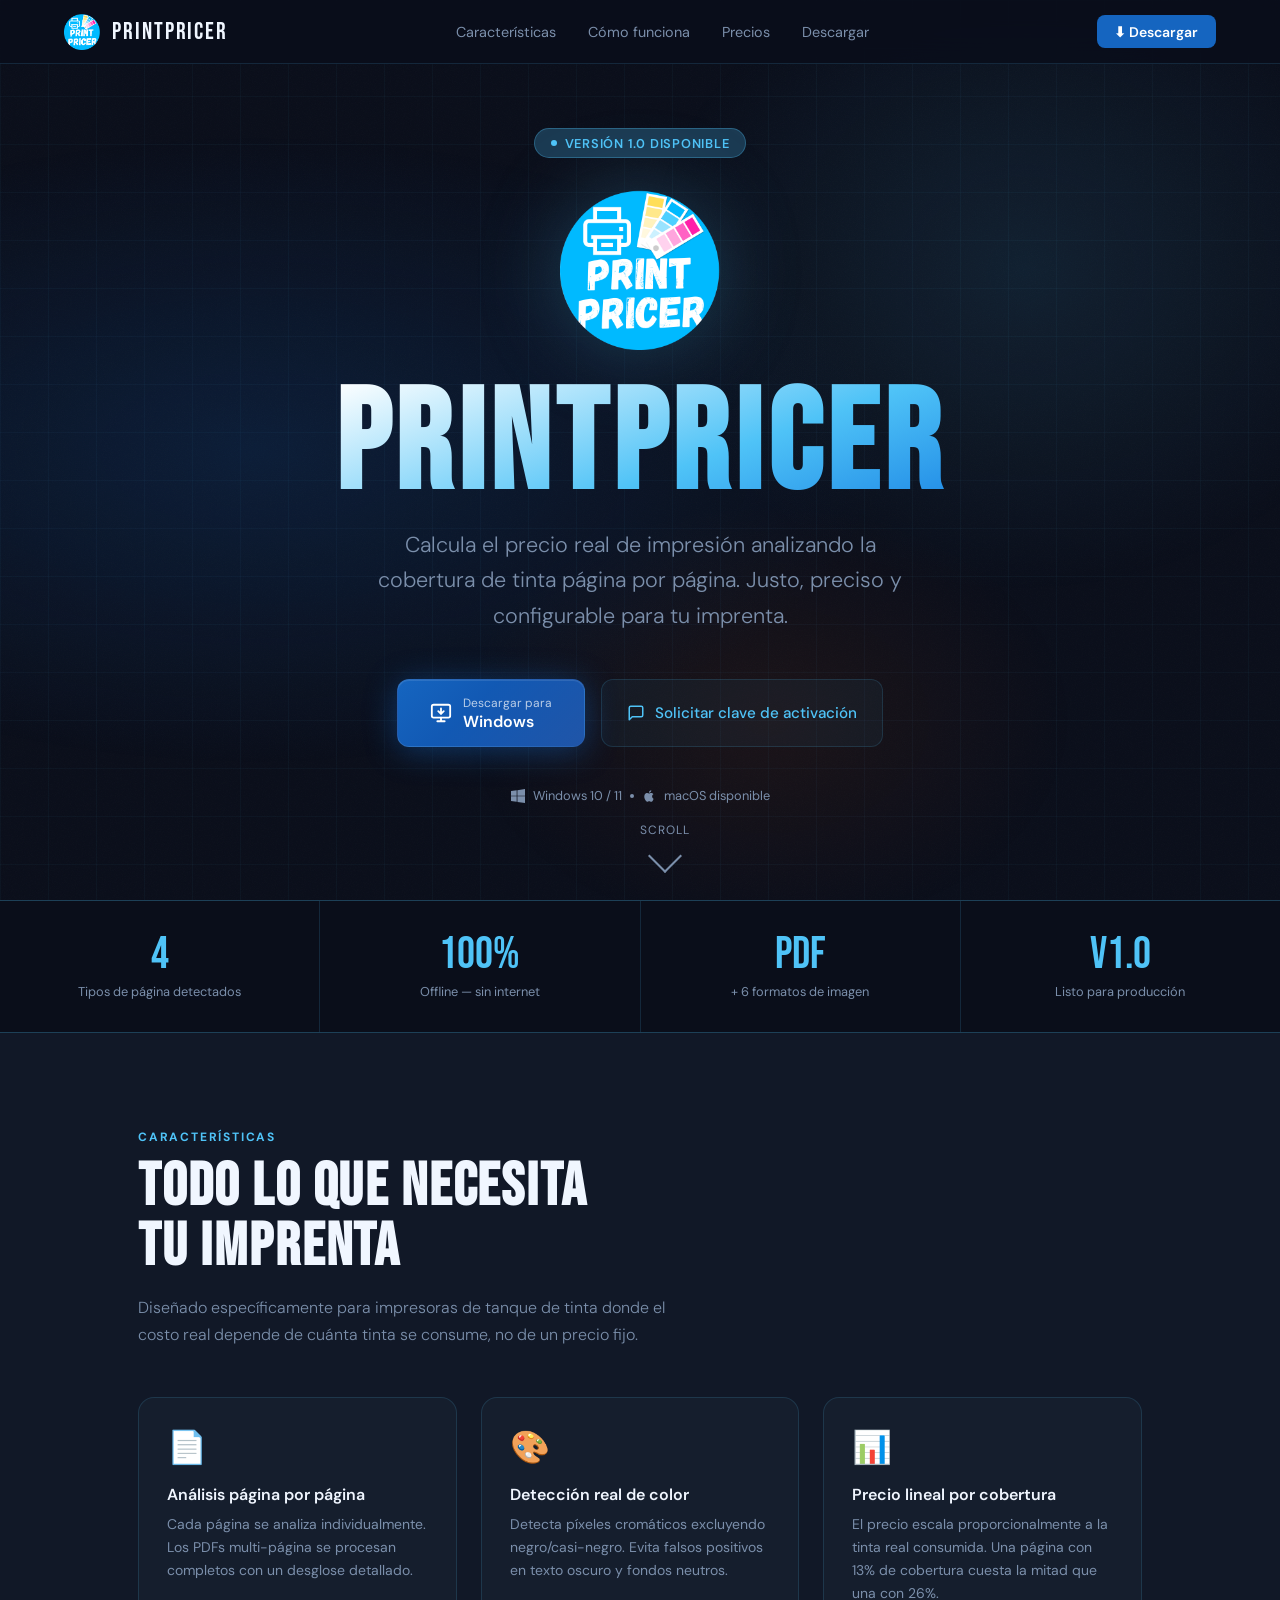
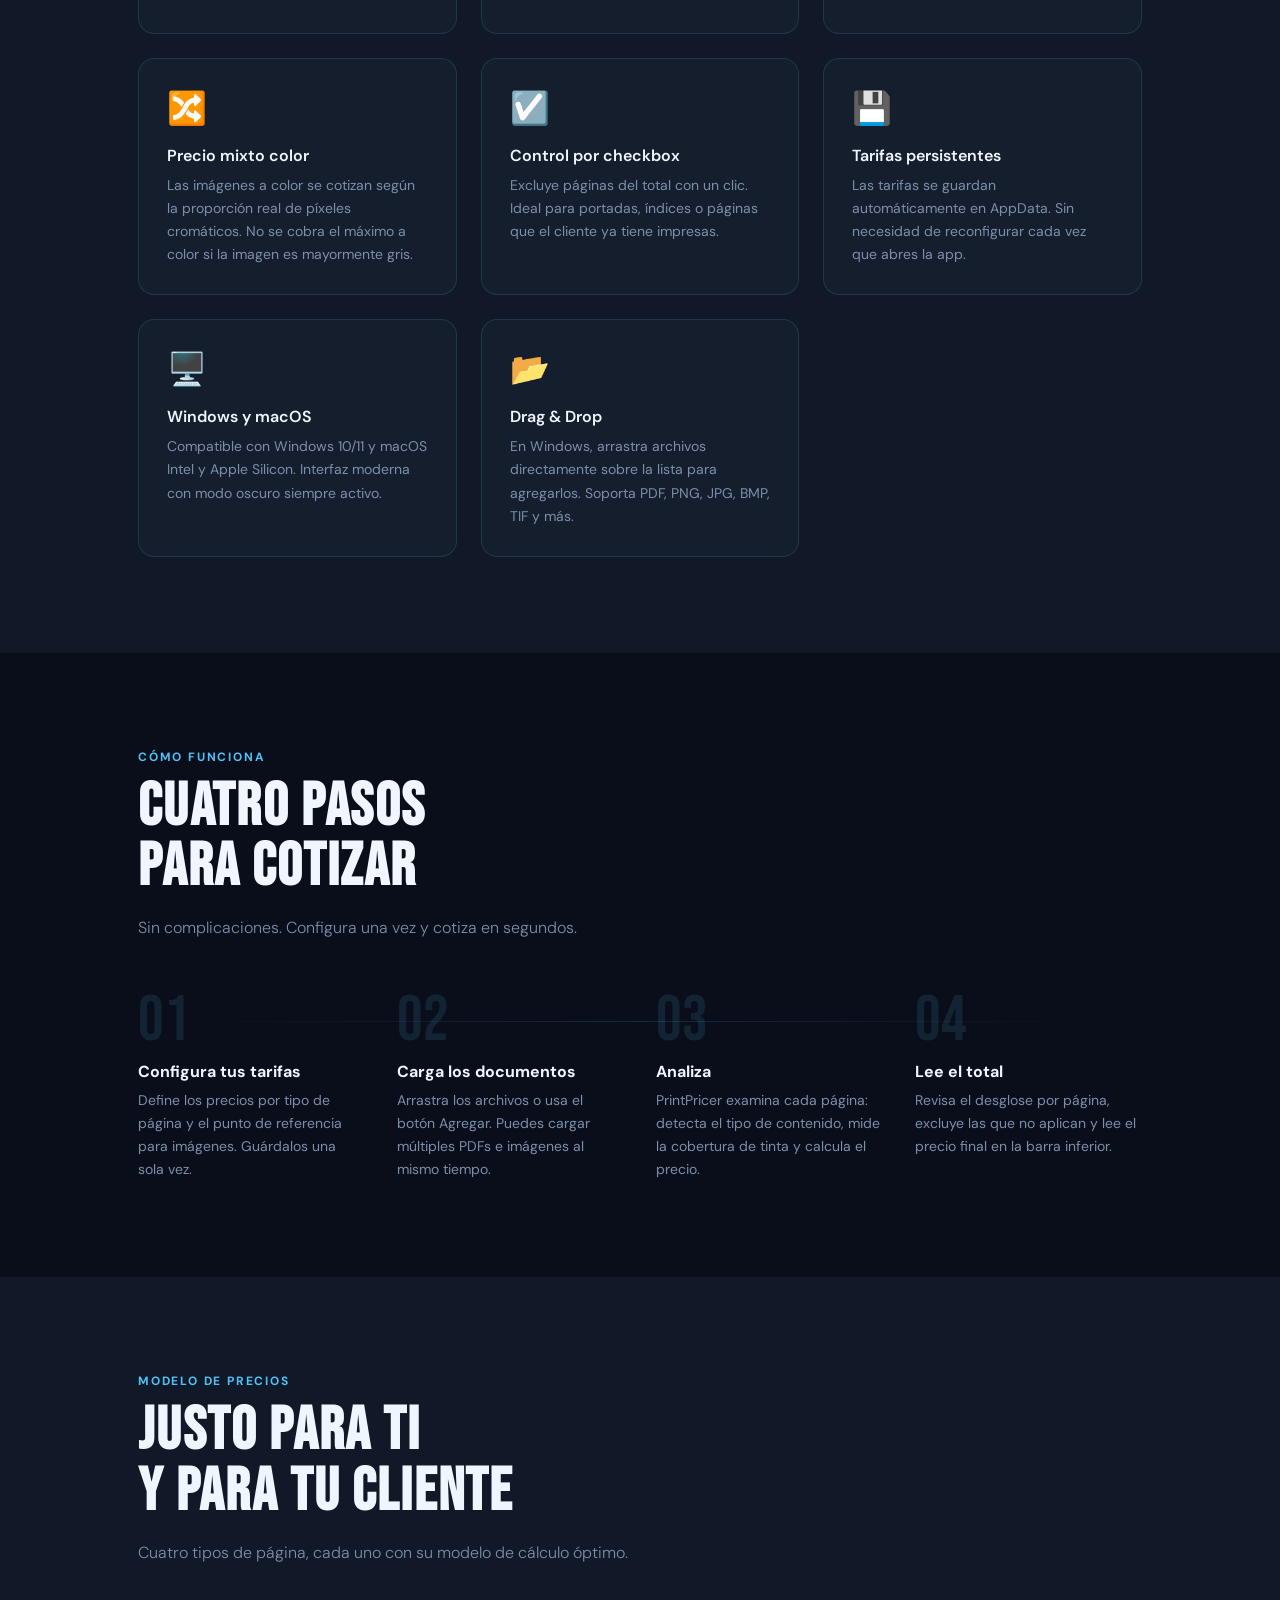
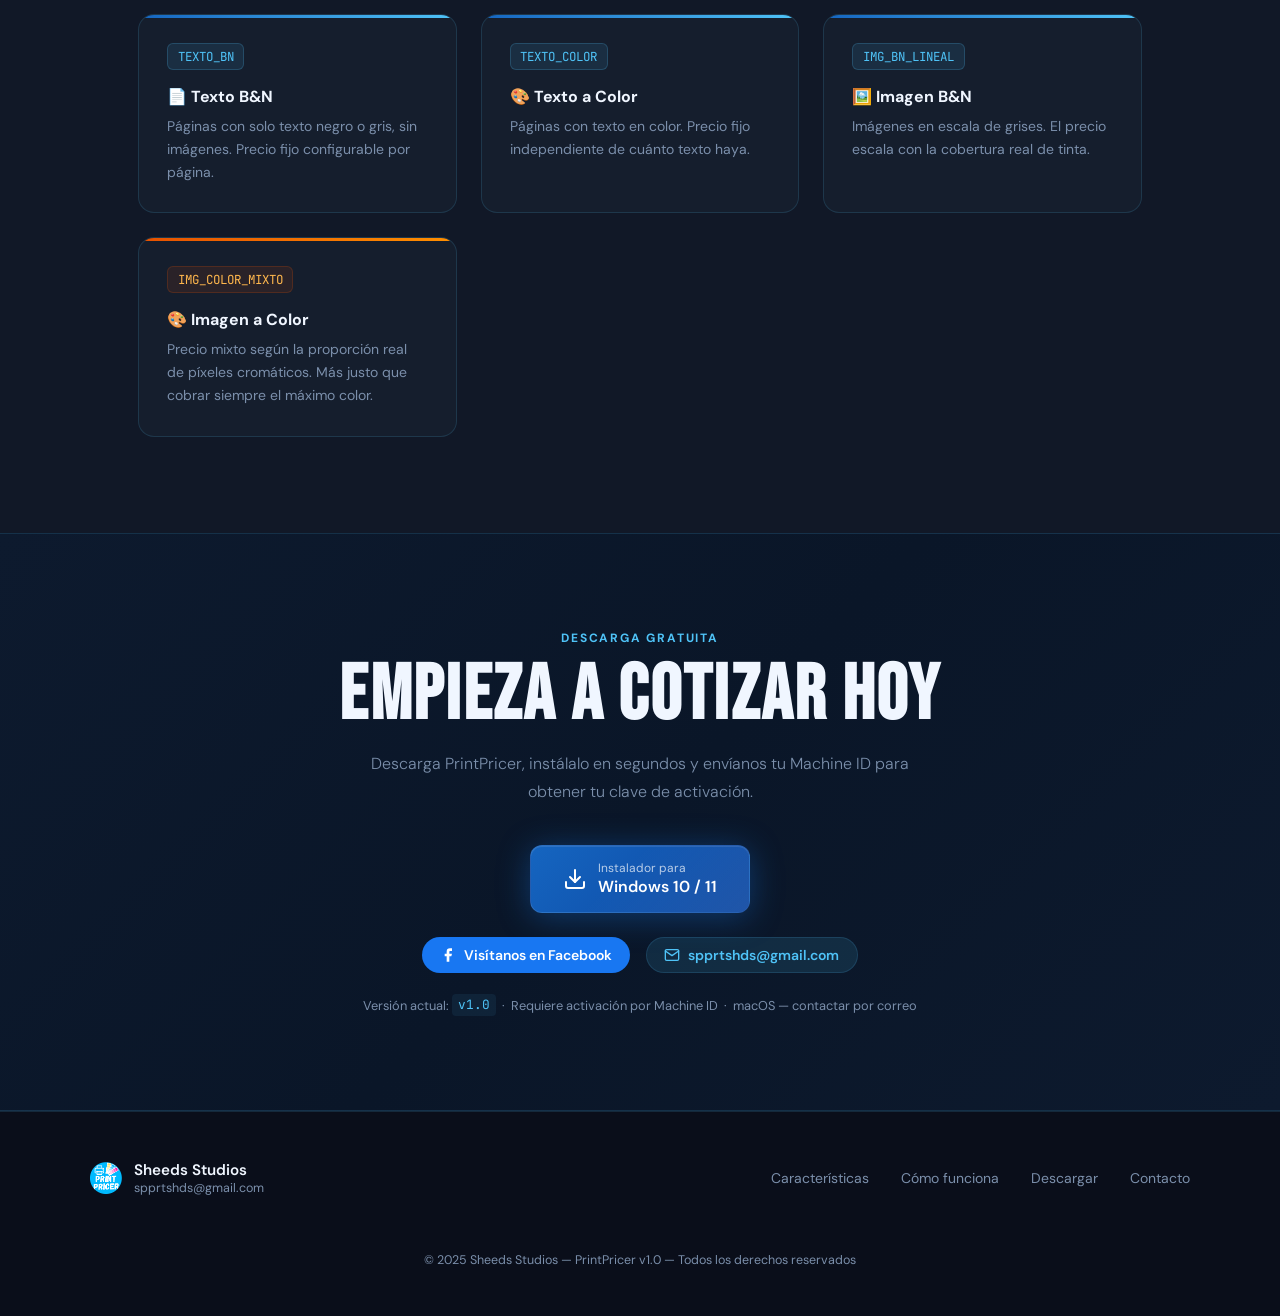
==== index.html @ 3dffdf5a "FIXED: wrong location files" ====
<!DOCTYPE html>
<html lang="es">
<head>
  <meta charset="UTF-8" />
  <meta name="viewport" content="width=device-width, initial-scale=1.0" />
  <title>PrintPricer — Calculadora de Precios de Impresión</title>
  <meta name="description" content="PrintPricer calcula el costo real de impresión analizando la cobertura de tinta página por página. Ideal para impresoras de tanque." />
  <meta property="og:title" content="PrintPricer — Calculadora de Precios de Impresión" />
  <meta property="og:description" content="Analiza PDFs e imágenes y calcula precios justos según la cobertura real de tinta." />
  <meta property="og:type" content="website" />
  <link rel="preconnect" href="https://fonts.googleapis.com" />
  <link rel="preconnect" href="https://fonts.gstatic.com" crossorigin />
  <link href="https://fonts.googleapis.com/css2?family=Bebas+Neue&family=DM+Sans:ital,opsz,wght@0,9..40,300;0,9..40,400;0,9..40,600;1,9..40,300&family=JetBrains+Mono:wght@400;700&display=swap" rel="stylesheet" />

  <style>
    /* ── Reset & Base ── */
    *, *::before, *::after { box-sizing: border-box; margin: 0; padding: 0; }

    :root {
      --ink:      #0A0E1A;
      --ink2:     #111827;
      --panel:    #151E2D;
      --blue:     #1565C0;
      --blue-l:   #1E88E5;
      --cyan:     #4FC3F7;
      --cyan-dim: #1B3A52;
      --orange:   #E65100;
      --white:    #F0F6FF;
      --muted:    #7B8FAB;
      --border:   rgba(79,195,247,.15);
      --grad:     linear-gradient(135deg, #0A0E1A 0%, #0D1A2E 60%, #0A0E1A 100%);
    }

    html { scroll-behavior: smooth; }

    body {
      font-family: "DM Sans", sans-serif;
      background: var(--ink);
      color: var(--white);
      min-height: 100vh;
      overflow-x: hidden;
    }

    /* ── Noise overlay ── */
    body::before {
      content: "";
      position: fixed; inset: 0; z-index: 0;
      background-image: url("data:image/svg+xml,%3Csvg viewBox='0 0 256 256' xmlns='http://www.w3.org/2000/svg'%3E%3Cfilter id='n'%3E%3CfeTurbulence type='fractalNoise' baseFrequency='.9' numOctaves='4' stitchTiles='stitch'/%3E%3C/filter%3E%3Crect width='100%25' height='100%25' filter='url(%23n)' opacity='.04'/%3E%3C/svg%3E");
      background-size: 200px;
      pointer-events: none;
      opacity: .6;
    }

    /* ── Nav ── */
    nav {
      position: fixed; top: 0; left: 0; right: 0; z-index: 100;
      display: flex; align-items: center; justify-content: space-between;
      padding: 0 clamp(1.5rem, 5vw, 4rem);
      height: 64px;
      background: rgba(10,14,26,.85);
      backdrop-filter: blur(16px);
      border-bottom: 1px solid var(--border);
    }
    .nav-brand {
      display: flex; align-items: center; gap: .75rem;
      text-decoration: none;
    }
    .nav-logo { width: 36px; height: 36px; border-radius: 8px; }
    .nav-title {
      font-family: "Bebas Neue", sans-serif;
      font-size: 1.5rem; letter-spacing: .08em;
      color: var(--white);
    }
    .nav-links { display: flex; gap: 2rem; list-style: none; }
    .nav-links a {
      color: var(--muted); font-size: .9rem; text-decoration: none;
      transition: color .2s;
    }
    .nav-links a:hover { color: var(--cyan); }
    .nav-cta {
      background: var(--blue); color: #fff;
      padding: .45rem 1.1rem; border-radius: 8px;
      font-size: .875rem; font-weight: 600; text-decoration: none;
      transition: background .2s, transform .15s;
    }
    .nav-cta:hover { background: var(--blue-l); transform: translateY(-1px); }

    @media (max-width: 640px) {
      .nav-links { display: none; }
    }

    /* ── Hero ── */
    .hero {
      position: relative; z-index: 1;
      min-height: 100vh;
      display: flex; flex-direction: column;
      align-items: center; justify-content: center;
      padding: 7rem clamp(1.5rem, 6vw, 6rem) 5rem;
      text-align: center;
      overflow: hidden;
    }

    /* Ink-splash background blobs */
    .hero::after {
      content: "";
      position: absolute; inset: 0; z-index: -1;
      background:
        radial-gradient(ellipse 70% 50% at 20% 50%, rgba(21,101,192,.18) 0%, transparent 70%),
        radial-gradient(ellipse 50% 60% at 80% 30%, rgba(79,195,247,.10) 0%, transparent 60%),
        radial-gradient(ellipse 40% 40% at 60% 80%, rgba(230,81,0,.08) 0%, transparent 60%);
    }

    /* Grid lines subtle */
    .hero-grid {
      position: absolute; inset: 0; z-index: -1;
      background-image:
        linear-gradient(rgba(79,195,247,.04) 1px, transparent 1px),
        linear-gradient(90deg, rgba(79,195,247,.04) 1px, transparent 1px);
      background-size: 48px 48px;
    }

    .hero-badge {
      display: inline-flex; align-items: center; gap: .5rem;
      background: var(--cyan-dim); border: 1px solid rgba(79,195,247,.3);
      color: var(--cyan); font-size: .8rem; font-weight: 600; letter-spacing: .06em;
      padding: .35rem 1rem; border-radius: 999px;
      margin-bottom: 2rem;
      animation: fadeUp .7s .1s both;
    }
    .hero-badge span { width: 6px; height: 6px; background: var(--cyan); border-radius: 50%; animation: pulse 2s infinite; }

    .hero-logo {
      width: clamp(110px, 14vw, 160px);
      height: clamp(110px, 14vw, 160px);
      border-radius: 28px;
      margin-bottom: 2rem;
      filter: drop-shadow(0 0 40px rgba(79,195,247,.25));
      animation: fadeUp .7s .2s both;
    }

    .hero-title {
      font-family: "Bebas Neue", sans-serif;
      font-size: clamp(4rem, 11vw, 10rem);
      line-height: .92;
      letter-spacing: .04em;
      background: linear-gradient(160deg, #fff 0%, var(--cyan) 60%, var(--blue-l) 100%);
      -webkit-background-clip: text;
      -webkit-text-fill-color: transparent;
      background-clip: text;
      margin-bottom: 1rem;
      animation: fadeUp .7s .3s both;
    }

    .hero-sub {
      font-size: clamp(1rem, 2.5vw, 1.35rem);
      color: var(--muted);
      max-width: 560px;
      line-height: 1.65;
      margin-bottom: 2.8rem;
      font-weight: 300;
      animation: fadeUp .7s .4s both;
    }

    .hero-actions {
      display: flex; gap: 1rem; flex-wrap: wrap; justify-content: center;
      animation: fadeUp .7s .5s both;
    }

    .btn-download {
      display: inline-flex; align-items: center; gap: .7rem;
      background: linear-gradient(135deg, var(--blue) 0%, #0D47A1 100%);
      color: #fff; text-decoration: none;
      padding: .9rem 2rem; border-radius: 12px;
      font-size: 1.05rem; font-weight: 600;
      border: 1px solid rgba(255,255,255,.1);
      box-shadow: 0 4px 32px rgba(21,101,192,.45), 0 1px 0 rgba(255,255,255,.1) inset;
      transition: transform .2s, box-shadow .2s, background .2s;
      position: relative; overflow: hidden;
    }
    .btn-download::before {
      content: ""; position: absolute; inset: 0;
      background: linear-gradient(135deg, transparent 40%, rgba(255,255,255,.08) 100%);
    }
    .btn-download:hover {
      transform: translateY(-3px);
      box-shadow: 0 8px 40px rgba(21,101,192,.65), 0 1px 0 rgba(255,255,255,.1) inset;
    }
    .btn-download svg { flex-shrink: 0; }
    .btn-download .dl-meta { display: flex; flex-direction: column; align-items: flex-start; }
    .btn-download .dl-label { font-size: .75rem; opacity: .7; font-weight: 400; }
    .btn-download .dl-text { font-size: 1rem; }

    .btn-secondary {
      display: inline-flex; align-items: center; gap: .6rem;
      color: var(--cyan); text-decoration: none;
      padding: .9rem 1.6rem; border-radius: 12px;
      font-size: .95rem; font-weight: 500;
      border: 1px solid var(--border);
      background: rgba(79,195,247,.05);
      transition: background .2s, border-color .2s, transform .2s;
    }
    .btn-secondary:hover {
      background: rgba(79,195,247,.1);
      border-color: rgba(79,195,247,.35);
      transform: translateY(-2px);
    }

    .hero-os {
      margin-top: 2.5rem;
      color: var(--muted); font-size: .8rem;
      display: flex; align-items: center; gap: .5rem;
      animation: fadeUp .7s .65s both;
    }
    .hero-os-dot { width: 4px; height: 4px; background: var(--muted); border-radius: 50%; }

    /* ── Scroll indicator ── */
    .scroll-hint {
      position: absolute; bottom: 2rem; left: 50%; transform: translateX(-50%);
      display: flex; flex-direction: column; align-items: center; gap: .4rem;
      color: var(--muted); font-size: .75rem; letter-spacing: .08em;
      animation: fadeUp .7s .9s both;
    }
    .scroll-arrow {
      width: 24px; height: 24px;
      border-right: 2px solid var(--muted); border-bottom: 2px solid var(--muted);
      transform: rotate(45deg);
      animation: bounce 2s infinite;
    }

    /* ── Stats strip ── */
    .stats {
      position: relative; z-index: 1;
      display: grid; grid-template-columns: repeat(auto-fit, minmax(160px, 1fr));
      gap: 1px;
      background: var(--border);
      border-top: 1px solid var(--border);
      border-bottom: 1px solid var(--border);
    }
    .stat-item {
      background: var(--ink);
      padding: 2rem 1.5rem; text-align: center;
    }
    .stat-num {
      font-family: "Bebas Neue", sans-serif;
      font-size: 2.8rem; color: var(--cyan);
      line-height: 1;
    }
    .stat-label { font-size: .8rem; color: var(--muted); margin-top: .3rem; }

    /* ── Sections common ── */
    section { position: relative; z-index: 1; }
    .section-inner {
      max-width: 1100px; margin: 0 auto;
      padding: 6rem clamp(1.5rem, 5vw, 3rem);
    }
    .eyebrow {
      font-size: .75rem; font-weight: 700; letter-spacing: .15em;
      color: var(--cyan); text-transform: uppercase;
      margin-bottom: .75rem;
    }
    .section-title {
      font-family: "Bebas Neue", sans-serif;
      font-size: clamp(2.2rem, 5vw, 3.8rem);
      line-height: 1; letter-spacing: .03em;
      margin-bottom: 1rem;
    }
    .section-desc {
      color: var(--muted); font-size: 1rem; max-width: 560px;
      line-height: 1.7; margin-bottom: 3rem; font-weight: 300;
    }

    /* ── Features ── */
    #features { background: var(--ink2); }
    .features-grid {
      display: grid;
      grid-template-columns: repeat(auto-fit, minmax(280px, 1fr));
      gap: 1.5rem;
    }
    .feature-card {
      background: var(--panel);
      border: 1px solid var(--border);
      border-radius: 16px;
      padding: 1.75rem;
      transition: border-color .25s, transform .25s, box-shadow .25s;
    }
    .feature-card:hover {
      border-color: rgba(79,195,247,.35);
      transform: translateY(-4px);
      box-shadow: 0 12px 40px rgba(0,0,0,.4);
    }
    .feature-icon {
      font-size: 2rem; margin-bottom: 1rem;
      display: inline-flex;
    }
    .feature-name {
      font-weight: 600; font-size: 1rem;
      margin-bottom: .5rem; color: var(--white);
    }
    .feature-desc { color: var(--muted); font-size: .875rem; line-height: 1.65; }

    /* ── How it works ── */
    #how { background: var(--ink); }
    .steps {
      display: grid;
      grid-template-columns: repeat(auto-fit, minmax(220px, 1fr));
      gap: 2rem;
      counter-reset: steps;
    }
    .step {
      counter-increment: steps;
      position: relative; padding-left: 0;
    }
    .step::before {
      content: counter(steps, decimal-leading-zero);
      font-family: "Bebas Neue", sans-serif;
      font-size: 4rem; line-height: 1;
      color: rgba(79,195,247,.12);
      display: block; margin-bottom: .5rem;
    }
    .step-title { font-weight: 700; margin-bottom: .4rem; }
    .step-desc { color: var(--muted); font-size: .875rem; line-height: 1.65; }

    /* Connector line (desktop) */
    @media (min-width: 768px) {
      .steps { position: relative; }
      .steps::before {
        content: "";
        position: absolute;
        top: 2rem; left: 4rem; right: 4rem; height: 1px;
        background: linear-gradient(90deg, transparent, var(--border), transparent);
        z-index: 0;
      }
    }

    /* ── Pricing model ── */
    #pricing { background: var(--ink2); }
    .pricing-grid {
      display: grid;
      grid-template-columns: repeat(auto-fit, minmax(260px, 1fr));
      gap: 1.5rem;
    }
    .price-card {
      background: var(--panel);
      border: 1px solid var(--border);
      border-radius: 16px;
      padding: 1.75rem;
      position: relative; overflow: hidden;
    }
    .price-card::after {
      content: "";
      position: absolute; top: 0; left: 0; right: 0; height: 3px;
      background: linear-gradient(90deg, var(--blue), var(--cyan));
    }
    .price-card.accent::after {
      background: linear-gradient(90deg, var(--orange), #FF8F00);
    }
    .price-tag {
      font-family: "JetBrains Mono", monospace;
      font-size: .78rem; color: var(--cyan);
      background: rgba(79,195,247,.1);
      border: 1px solid rgba(79,195,247,.2);
      border-radius: 6px;
      padding: .25rem .6rem;
      display: inline-block; margin-bottom: 1rem;
    }
    .price-card.accent .price-tag { color: #FFB74D; background: rgba(230,81,0,.1); border-color: rgba(230,81,0,.2); }
    .price-card-title { font-weight: 700; font-size: 1rem; margin-bottom: .5rem; }
    .price-card-desc { color: var(--muted); font-size: .875rem; line-height: 1.65; }
    .price-formula {
      margin-top: 1rem;
      font-family: "JetBrains Mono", monospace;
      font-size: .78rem;
      background: rgba(0,0,0,.3);
      border-left: 2px solid var(--cyan);
      padding: .6rem .8rem;
      border-radius: 0 6px 6px 0;
      color: #B3E5FC;
      line-height: 1.6;
    }
    .price-card.accent .price-formula { border-left-color: var(--orange); color: #FFE0B2; }

    /* ── Download CTA ── */
    #download {
      background: linear-gradient(135deg, #0D1A2E 0%, #0A1628 50%, #0D1A2E 100%);
      border-top: 1px solid var(--border);
      border-bottom: 1px solid var(--border);
    }
    .download-inner {
      max-width: 760px; margin: 0 auto;
      padding: 6rem clamp(1.5rem, 5vw, 3rem);
      text-align: center;
    }
    .download-inner .section-title { font-size: clamp(2.5rem, 6vw, 5rem); }
    .download-inner .section-desc { margin: 1rem auto 2.5rem; }
    .download-buttons { display: flex; gap: 1rem; justify-content: center; flex-wrap: wrap; }
    .version-note {
      margin-top: 1.5rem;
      color: var(--muted); font-size: .8rem;
    }
    .version-note code {
      font-family: "JetBrains Mono", monospace;
      background: rgba(79,195,247,.08);
      padding: .15rem .4rem; border-radius: 4px;
      color: var(--cyan);
    }

    /* ── Footer ── */
    footer {
      position: relative; z-index: 1;
      background: var(--ink);
      border-top: 1px solid var(--border);
      padding: 3rem clamp(1.5rem, 5vw, 4rem);
    }
    .footer-inner {
      max-width: 1100px; margin: 0 auto;
      display: flex; flex-wrap: wrap; gap: 2rem;
      align-items: center; justify-content: space-between;
    }
    .footer-brand {
      display: flex; align-items: center; gap: .75rem;
    }
    .footer-brand img { width: 32px; height: 32px; border-radius: 6px; }
    .footer-brand-name { font-weight: 600; font-size: .95rem; }
    .footer-brand-sub { font-size: .78rem; color: var(--muted); }
    .footer-links { display: flex; gap: 2rem; }
    .footer-links a {
      color: var(--muted); font-size: .875rem; text-decoration: none;
      transition: color .2s;
    }
    .footer-links a:hover { color: var(--cyan); }
    .footer-copy { color: var(--muted); font-size: .78rem; width: 100%; margin-top: 1.5rem; text-align: center; }

    /* ── Social pill ── */
    .social-row {
      display: flex; justify-content: center; gap: 1rem;
      margin-top: 1.5rem;
    }
    .social-pill {
      display: inline-flex; align-items: center; gap: .5rem;
      padding: .5rem 1.1rem; border-radius: 999px;
      font-size: .875rem; font-weight: 600; text-decoration: none;
      transition: transform .2s, box-shadow .2s;
    }
    .social-pill:hover { transform: translateY(-2px); box-shadow: 0 6px 20px rgba(0,0,0,.4); }
    .social-fb { background: #1877F2; color: #fff; }

    /* ── Animations ── */
    @keyframes fadeUp {
      from { opacity: 0; transform: translateY(24px); }
      to   { opacity: 1; transform: translateY(0); }
    }
    @keyframes pulse {
      0%, 100% { opacity: 1; } 50% { opacity: .4; }
    }
    @keyframes bounce {
      0%, 100% { transform: rotate(45deg) translateY(0); }
      50%       { transform: rotate(45deg) translateY(6px); }
    }

    /* Intersection observer fade-in */
    .reveal {
      opacity: 0; transform: translateY(30px);
      transition: opacity .6s ease, transform .6s ease;
    }
    .reveal.visible { opacity: 1; transform: translateY(0); }

    /* ── Responsive ── */
    @media (max-width: 500px) {
      .btn-download { width: 100%; justify-content: center; }
      .btn-secondary { width: 100%; justify-content: center; }
    }
  </style>
</head>
<body>

<!-- ── Nav ── -->
<nav>
  <a class="nav-brand" href="#">
    <img class="nav-logo" src="[data-uri]" alt="PrintPricer logo" />
    <span class="nav-title">PrintPricer</span>
  </a>
  <ul class="nav-links">
    <li><a href="#features">Características</a></li>
    <li><a href="#how">Cómo funciona</a></li>
    <li><a href="#pricing">Precios</a></li>
    <li><a href="#download">Descargar</a></li>
  </ul>
  <a class="nav-cta" href="#download">⬇ Descargar</a>
</nav>

<!-- ── Hero ── -->
<section class="hero">
  <div class="hero-grid"></div>

  <div class="hero-badge">
    <span></span>
    VERSIÓN 1.0 DISPONIBLE
  </div>

  <img
    class="hero-logo"
    src="[data-uri]"
    alt="PrintPricer"
  />

  <h1 class="hero-title">PrintPricer</h1>

  <p class="hero-sub">
    Calcula el precio real de impresión analizando la cobertura de tinta
    página por página. Justo, preciso y configurable para tu imprenta.
  </p>

  <div class="hero-actions">
    <a class="btn-download" href="https://github.com/TU-USUARIO/TU-REPO/releases/latest/download/PrintPricer_Setup.exe" id="dl-win">
      <svg width="22" height="22" viewBox="0 0 24 24" fill="none" stroke="currentColor" stroke-width="2" stroke-linecap="round" stroke-linejoin="round">
        <rect x="2" y="3" width="20" height="14" rx="2"/><path d="M8 21h8M12 17v4"/><path d="M12 7v6M9 10l3 3 3-3"/>
      </svg>
      <span class="dl-meta">
        <span class="dl-label">Descargar para</span>
        <span class="dl-text">Windows</span>
      </span>
    </a>
    <a class="btn-secondary" href="mailto:spprtshds@gmail.com?subject=Solicitud%20de%20clave%20PrintPricer">
      <svg width="18" height="18" viewBox="0 0 24 24" fill="none" stroke="currentColor" stroke-width="2" stroke-linecap="round" stroke-linejoin="round">
        <path d="M21 15a2 2 0 0 1-2 2H7l-4 4V5a2 2 0 0 1 2-2h14a2 2 0 0 1 2 2z"/>
      </svg>
      Solicitar clave de activación
    </a>
  </div>

  <p class="hero-os">
    <svg width="14" height="14" viewBox="0 0 24 24" fill="currentColor"><path d="M0 3.449L9.75 2.1v9.451H0m10.949-9.602L24 0v11.551H10.949M0 12.6h9.75v9.451L0 20.699M10.949 12.6H24V24l-12.9-1.801"/></svg>
    Windows 10 / 11
    <span class="hero-os-dot"></span>
    <svg width="14" height="14" viewBox="0 0 24 24" fill="currentColor"><path d="M18.71 19.5c-.83 1.24-1.71 2.45-3.05 2.47-1.34.03-1.77-.79-3.29-.79-1.53 0-2 .77-3.27.82-1.31.05-2.3-1.32-3.14-2.53C4.25 17 2.94 12.45 4.7 9.39c.87-1.52 2.43-2.48 4.12-2.51 1.28-.02 2.5.87 3.29.87.78 0 2.26-1.07 3.8-.91.65.03 2.47.26 3.64 1.98l-.09.06c-.22.14-2.18 1.27-2.16 3.8.03 3.02 2.65 4.03 2.68 4.04-.03.07-.42 1.44-1.38 2.83M13 3.5c.73-.83 1.94-1.46 2.94-1.5.13 1.17-.34 2.35-1.04 3.19-.69.85-1.83 1.51-2.95 1.42-.15-1.15.41-2.35 1.05-3.11z"/></svg>
    macOS disponible
  </p>

  <div class="scroll-hint">
    <span>SCROLL</span>
    <div class="scroll-arrow"></div>
  </div>
</section>

<!-- ── Stats ── -->
<div class="stats">
  <div class="stat-item reveal">
    <div class="stat-num">4</div>
    <div class="stat-label">Tipos de página detectados</div>
  </div>
  <div class="stat-item reveal">
    <div class="stat-num">100%</div>
    <div class="stat-label">Offline — sin internet</div>
  </div>
  <div class="stat-item reveal">
    <div class="stat-num">PDF</div>
    <div class="stat-label">+ 6 formatos de imagen</div>
  </div>
  <div class="stat-item reveal">
    <div class="stat-num">v1.0</div>
    <div class="stat-label">Listo para producción</div>
  </div>
</div>

<!-- ── Features ── -->
<section id="features">
  <div class="section-inner">
    <p class="eyebrow reveal">Características</p>
    <h2 class="section-title reveal">Todo lo que necesita<br>tu imprenta</h2>
    <p class="section-desc reveal">
      Diseñado específicamente para impresoras de tanque de tinta donde
      el costo real depende de cuánta tinta se consume, no de un precio fijo.
    </p>

    <div class="features-grid">
      <div class="feature-card reveal">
        <div class="feature-icon">📄</div>
        <div class="feature-name">Análisis página por página</div>
        <div class="feature-desc">Cada página se analiza individualmente. Los PDFs multi-página se procesan completos con un desglose detallado.</div>
      </div>
      <div class="feature-card reveal">
        <div class="feature-icon">🎨</div>
        <div class="feature-name">Detección real de color</div>
        <div class="feature-desc">Detecta píxeles cromáticos excluyendo negro/casi-negro. Evita falsos positivos en texto oscuro y fondos neutros.</div>
      </div>
      <div class="feature-card reveal">
        <div class="feature-icon">📊</div>
        <div class="feature-name">Precio lineal por cobertura</div>
        <div class="feature-desc">El precio escala proporcionalmente a la tinta real consumida. Una página con 13% de cobertura cuesta la mitad que una con 26%.</div>
      </div>
      <div class="feature-card reveal">
        <div class="feature-icon">🔀</div>
        <div class="feature-name">Precio mixto color</div>
        <div class="feature-desc">Las imágenes a color se cotizan según la proporción real de píxeles cromáticos. No se cobra el máximo a color si la imagen es mayormente gris.</div>
      </div>
      <div class="feature-card reveal">
        <div class="feature-icon">☑️</div>
        <div class="feature-name">Control por checkbox</div>
        <div class="feature-desc">Excluye páginas del total con un clic. Ideal para portadas, índices o páginas que el cliente ya tiene impresas.</div>
      </div>
      <div class="feature-card reveal">
        <div class="feature-icon">💾</div>
        <div class="feature-name">Tarifas persistentes</div>
        <div class="feature-desc">Las tarifas se guardan automáticamente en AppData. Sin necesidad de reconfigurar cada vez que abres la app.</div>
      </div>
      <div class="feature-card reveal">
        <div class="feature-icon">🖥️</div>
        <div class="feature-name">Windows y macOS</div>
        <div class="feature-desc">Compatible con Windows 10/11 y macOS Intel y Apple Silicon. Interfaz moderna con modo oscuro siempre activo.</div>
      </div>
      <div class="feature-card reveal">
        <div class="feature-icon">📂</div>
        <div class="feature-name">Drag & Drop</div>
        <div class="feature-desc">En Windows, arrastra archivos directamente sobre la lista para agregarlos. Soporta PDF, PNG, JPG, BMP, TIF y más.</div>
      </div>
    </div>
  </div>
</section>

<!-- ── How it works ── -->
<section id="how">
  <div class="section-inner">
    <p class="eyebrow reveal">Cómo funciona</p>
    <h2 class="section-title reveal">Cuatro pasos<br>para cotizar</h2>
    <p class="section-desc reveal">
      Sin complicaciones. Configura una vez y cotiza en segundos.
    </p>

    <div class="steps">
      <div class="step reveal">
        <div class="step-title">Configura tus tarifas</div>
        <div class="step-desc">Define los precios por tipo de página y el punto de referencia para imágenes. Guárdalos una sola vez.</div>
      </div>
      <div class="step reveal">
        <div class="step-title">Carga los documentos</div>
        <div class="step-desc">Arrastra los archivos o usa el botón Agregar. Puedes cargar múltiples PDFs e imágenes al mismo tiempo.</div>
      </div>
      <div class="step reveal">
        <div class="step-title">Analiza</div>
        <div class="step-desc">PrintPricer examina cada página: detecta el tipo de contenido, mide la cobertura de tinta y calcula el precio.</div>
      </div>
      <div class="step reveal">
        <div class="step-title">Lee el total</div>
        <div class="step-desc">Revisa el desglose por página, excluye las que no aplican y lee el precio final en la barra inferior.</div>
      </div>
    </div>
  </div>
</section>

<!-- ── Pricing model ── -->
<section id="pricing">
  <div class="section-inner">
    <p class="eyebrow reveal">Modelo de precios</p>
    <h2 class="section-title reveal">Justo para ti<br>y para tu cliente</h2>
    <p class="section-desc reveal">
      Cuatro tipos de página, cada uno con su modelo de cálculo óptimo.
    </p>

    <div class="pricing-grid">
      <div class="price-card reveal">
        <div class="price-tag">TEXTO_BN</div>
        <div class="price-card-title">📄 Texto B&amp;N</div>
        <div class="price-card-desc">Páginas con solo texto negro o gris, sin imágenes. Precio fijo configurable por página.</div>
      </div>
      <div class="price-card reveal">
        <div class="price-tag">TEXTO_COLOR</div>
        <div class="price-card-title">🎨 Texto a Color</div>
        <div class="price-card-desc">Páginas con texto en color. Precio fijo independiente de cuánto texto haya.</div>
      </div>
      <div class="price-card reveal">
        <div class="price-tag">IMG_BN_LINEAL</div>
        <div class="price-card-title">🖼️ Imagen B&amp;N</div>
        <div class="price-card-desc">Imágenes en escala de grises. El precio escala con la cobertura real de tinta.</div>
      </div>
      <div class="price-card accent reveal">
        <div class="price-tag">IMG_COLOR_MIXTO</div>
        <div class="price-card-title">🎨 Imagen a Color</div>
        <div class="price-card-desc">Precio mixto según la proporción real de píxeles cromáticos. Más justo que cobrar siempre el máximo color.</div>
      </div>
    </div>
  </div>
</section>

<!-- ── Download CTA ── -->
<section id="download">
  <div class="download-inner">
    <p class="eyebrow reveal">Descarga gratuita</p>
    <h2 class="section-title reveal">Empieza a cotizar hoy</h2>
    <p class="section-desc reveal">
      Descarga PrintPricer, instálalo en segundos y envíanos tu Machine ID
      para obtener tu clave de activación.
    </p>

    <div class="download-buttons">
      <a class="btn-download reveal" href="https://github.com/TU-USUARIO/TU-REPO/releases/latest/download/PrintPricer_Setup.exe">
        <svg width="24" height="24" viewBox="0 0 24 24" fill="none" stroke="currentColor" stroke-width="2" stroke-linecap="round" stroke-linejoin="round">
          <path d="M21 15v4a2 2 0 0 1-2 2H5a2 2 0 0 1-2-2v-4"/><polyline points="7 10 12 15 17 10"/><line x1="12" y1="15" x2="12" y2="3"/>
        </svg>
        <span class="dl-meta">
          <span class="dl-label">Instalador para</span>
          <span class="dl-text">Windows 10 / 11</span>
        </span>
      </a>
    </div>

    <div class="social-row reveal">
      <a class="social-pill social-fb" href="https://www.facebook.com/profile.php?id=61574743820413" target="_blank" rel="noopener">
        <svg width="16" height="16" viewBox="0 0 24 24" fill="currentColor"><path d="M18 2h-3a5 5 0 0 0-5 5v3H7v4h3v8h4v-8h3l1-4h-4V7a1 1 0 0 1 1-1h3z"/></svg>
        Visítanos en Facebook
      </a>
      <a class="social-pill" style="background:rgba(79,195,247,.12);color:var(--cyan);border:1px solid var(--border);" href="mailto:spprtshds@gmail.com">
        <svg width="16" height="16" viewBox="0 0 24 24" fill="none" stroke="currentColor" stroke-width="2" stroke-linecap="round" stroke-linejoin="round"><path d="M4 4h16c1.1 0 2 .9 2 2v12c0 1.1-.9 2-2 2H4c-1.1 0-2-.9-2-2V6c0-1.1.9-2 2-2z"/><polyline points="22,6 12,13 2,6"/></svg>
        spprtshds@gmail.com
      </a>
    </div>

    <p class="version-note reveal">
      Versión actual: <code>v1.0</code> &nbsp;·&nbsp;
      Requiere activación por Machine ID &nbsp;·&nbsp;
      macOS — contactar por correo
    </p>
  </div>
</section>

<!-- ── Footer ── -->
<footer>
  <div class="footer-inner">
    <div class="footer-brand">
      
      <img src="[data-uri]" alt="PrintPricer" style="width:32px;height:32px;border-radius:6px;" />
      <div>
        <div class="footer-brand-name">Sheeds Studios</div>
        <div class="footer-brand-sub">spprtshds@gmail.com</div>
      </div>
    </div>
    <div class="footer-links">
      <a href="#features">Características</a>
      <a href="#how">Cómo funciona</a>
      <a href="#download">Descargar</a>
      <a href="mailto:spprtshds@gmail.com">Contacto</a>
    </div>
    <p class="footer-copy">© 2025 Sheeds Studios — PrintPricer v1.0 — Todos los derechos reservados</p>
  </div>
</footer>

<script>
  // Intersection observer for reveal animations
  const observer = new IntersectionObserver(
    entries => entries.forEach(e => { if (e.isIntersecting) { e.target.classList.add("visible"); observer.unobserve(e.target); } }),
    { threshold: 0.12 }
  );
  document.querySelectorAll(".reveal").forEach(el => observer.observe(el));

  // Smooth nav highlight
  const sections = document.querySelectorAll("section[id]");
  const navLinks = document.querySelectorAll(".nav-links a");
  window.addEventListener("scroll", () => {
    let current = "";
    sections.forEach(s => { if (window.scrollY >= s.offsetTop - 100) current = s.id; });
    navLinks.forEach(a => {
      a.style.color = a.getAttribute("href") === "#" + current ? "var(--cyan)" : "";
    });
  });
</script>

</body>
</html>
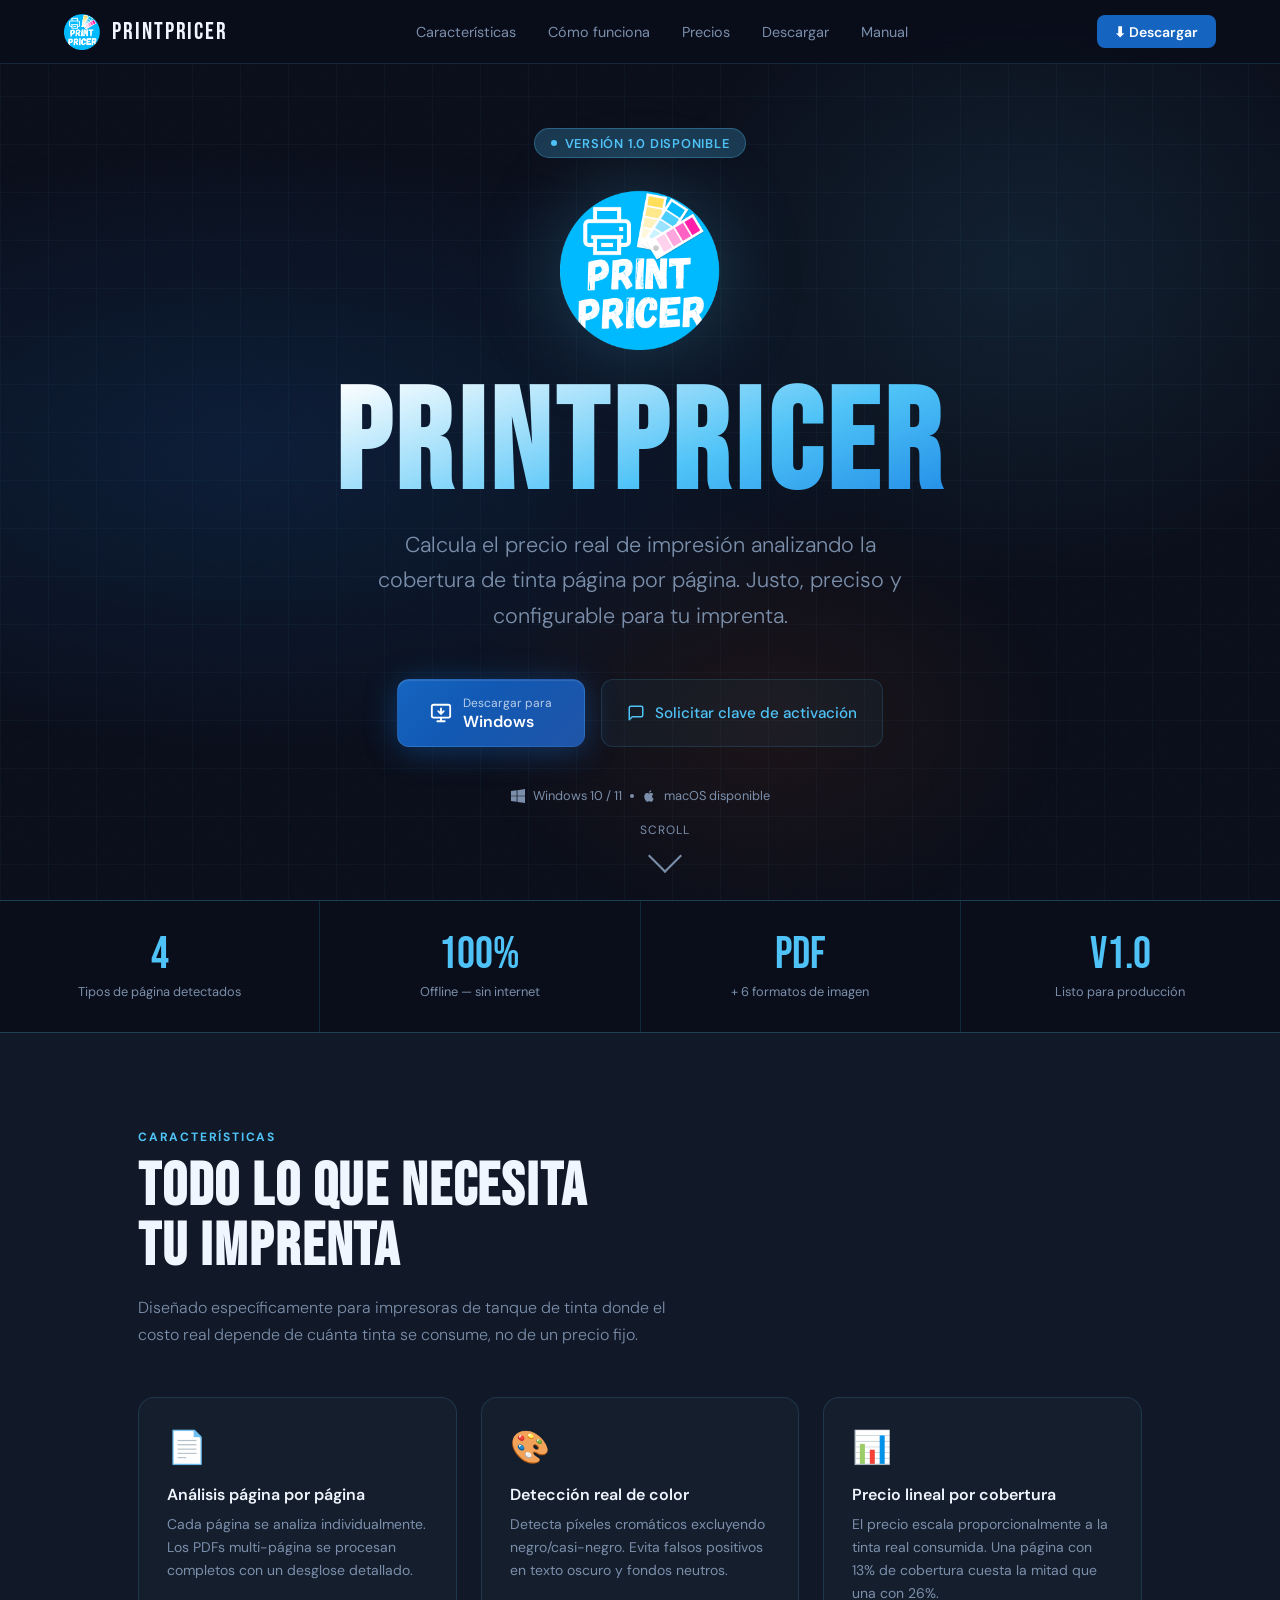
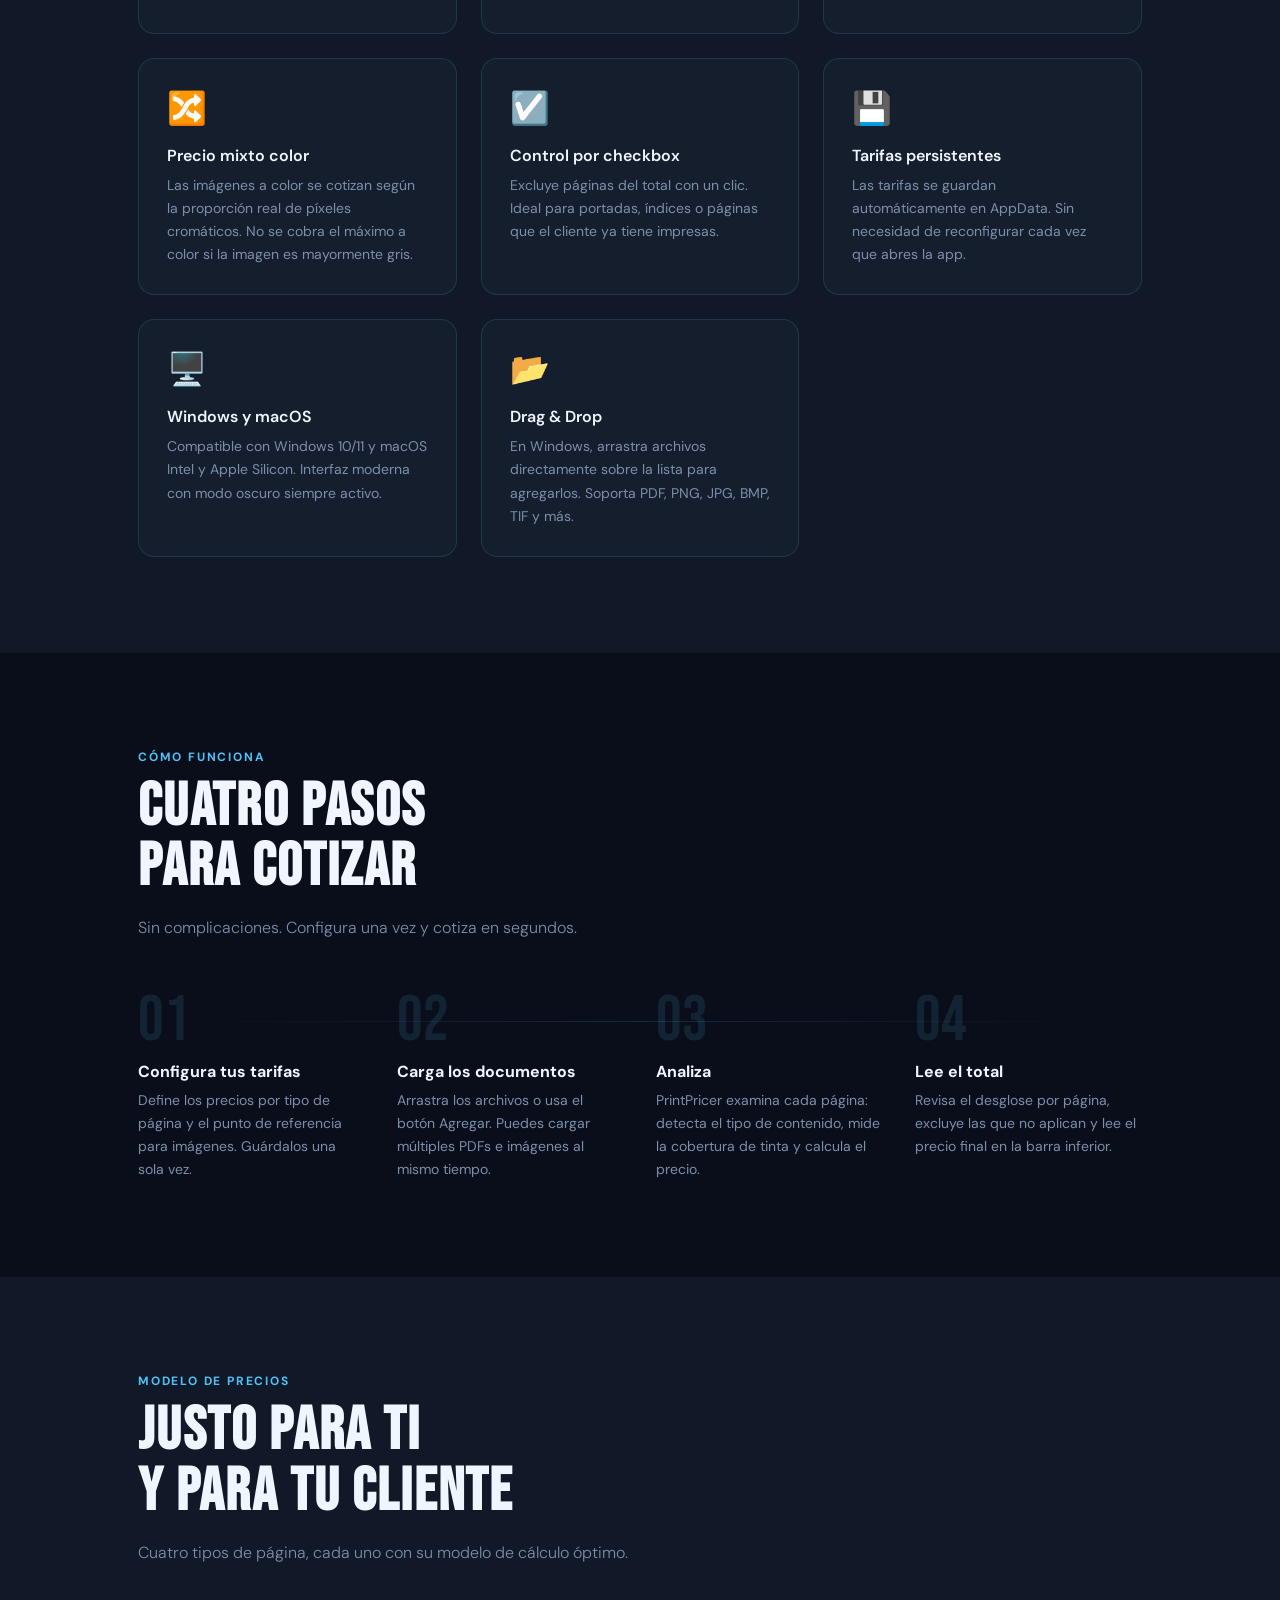
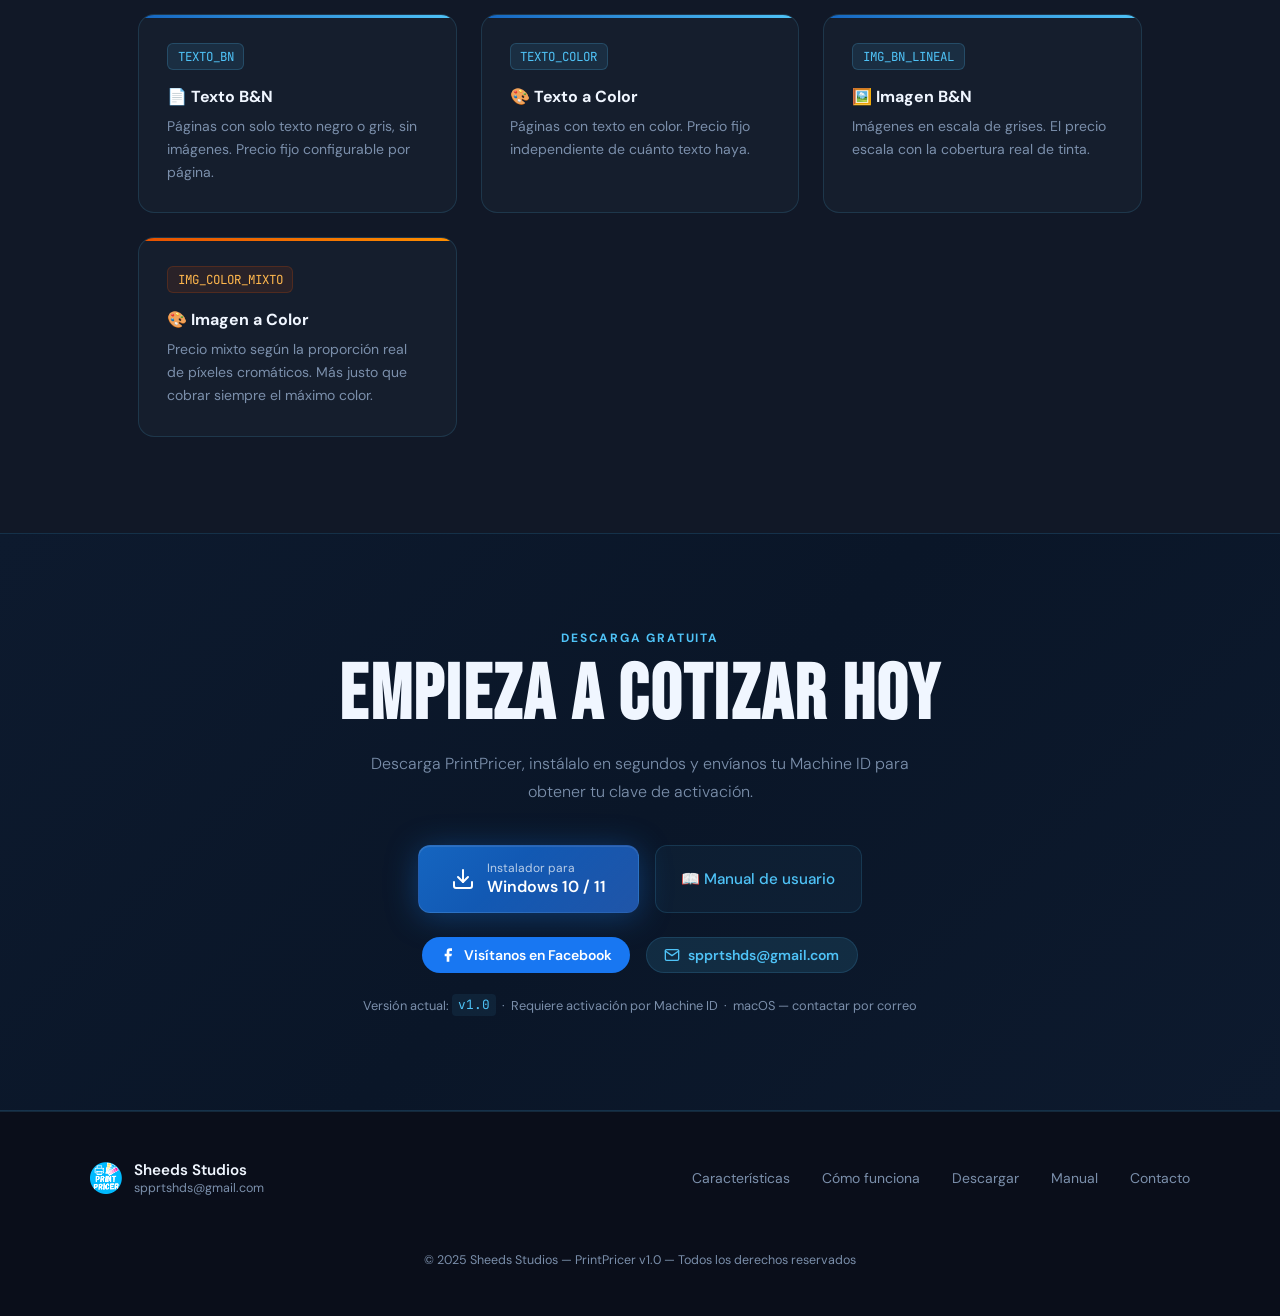
==== commit cab97b2f: "ADDED: manual" ====
--- a/index.html
+++ b/index.html
@@ -484,6 +484,7 @@
     <li><a href="#how">Cómo funciona</a></li>
     <li><a href="#pricing">Precios</a></li>
     <li><a href="#download">Descargar</a></li>
+    <li><a href="manual.pdf" target="_blank">Manual</a></li>
   </ul>
   <a class="nav-cta" href="#download">⬇ Descargar</a>
 </nav>
@@ -511,7 +512,7 @@
   </p>
 
   <div class="hero-actions">
-    <a class="btn-download" href="https://github.com/TU-USUARIO/TU-REPO/releases/latest/download/PrintPricer_Setup.exe" id="dl-win">
+    <a class="btn-download" href="https://github.com/geraballz/pricePrinter-docs/releases/latest/download/PrintPricer_Setup.exe" id="dl-win">
       <svg width="22" height="22" viewBox="0 0 24 24" fill="none" stroke="currentColor" stroke-width="2" stroke-linecap="round" stroke-linejoin="round">
         <rect x="2" y="3" width="20" height="14" rx="2"/><path d="M8 21h8M12 17v4"/><path d="M12 7v6M9 10l3 3 3-3"/>
       </svg>
@@ -692,7 +693,7 @@
     </p>
 
     <div class="download-buttons">
-      <a class="btn-download reveal" href="https://github.com/TU-USUARIO/TU-REPO/releases/latest/download/PrintPricer_Setup.exe">
+      <a class="btn-download reveal" href="https://github.com/geraballz/pricePrinter-docs/releases/latest/download/PrintPricer_Setup.exe">
         <svg width="24" height="24" viewBox="0 0 24 24" fill="none" stroke="currentColor" stroke-width="2" stroke-linecap="round" stroke-linejoin="round">
           <path d="M21 15v4a2 2 0 0 1-2 2H5a2 2 0 0 1-2-2v-4"/><polyline points="7 10 12 15 17 10"/><line x1="12" y1="15" x2="12" y2="3"/>
         </svg>
@@ -700,6 +701,9 @@
           <span class="dl-label">Instalador para</span>
           <span class="dl-text">Windows 10 / 11</span>
         </span>
+      </a>
+      <a class="btn-secondary reveal" href="manual.pdf" target="_blank">
+        📖 Manual de usuario
       </a>
     </div>
 
@@ -737,6 +741,7 @@
       <a href="#features">Características</a>
       <a href="#how">Cómo funciona</a>
       <a href="#download">Descargar</a>
+      <a href="manual.pdf" target="_blank">Manual</a>
       <a href="mailto:spprtshds@gmail.com">Contacto</a>
     </div>
     <p class="footer-copy">© 2025 Sheeds Studios — PrintPricer v1.0 — Todos los derechos reservados</p>
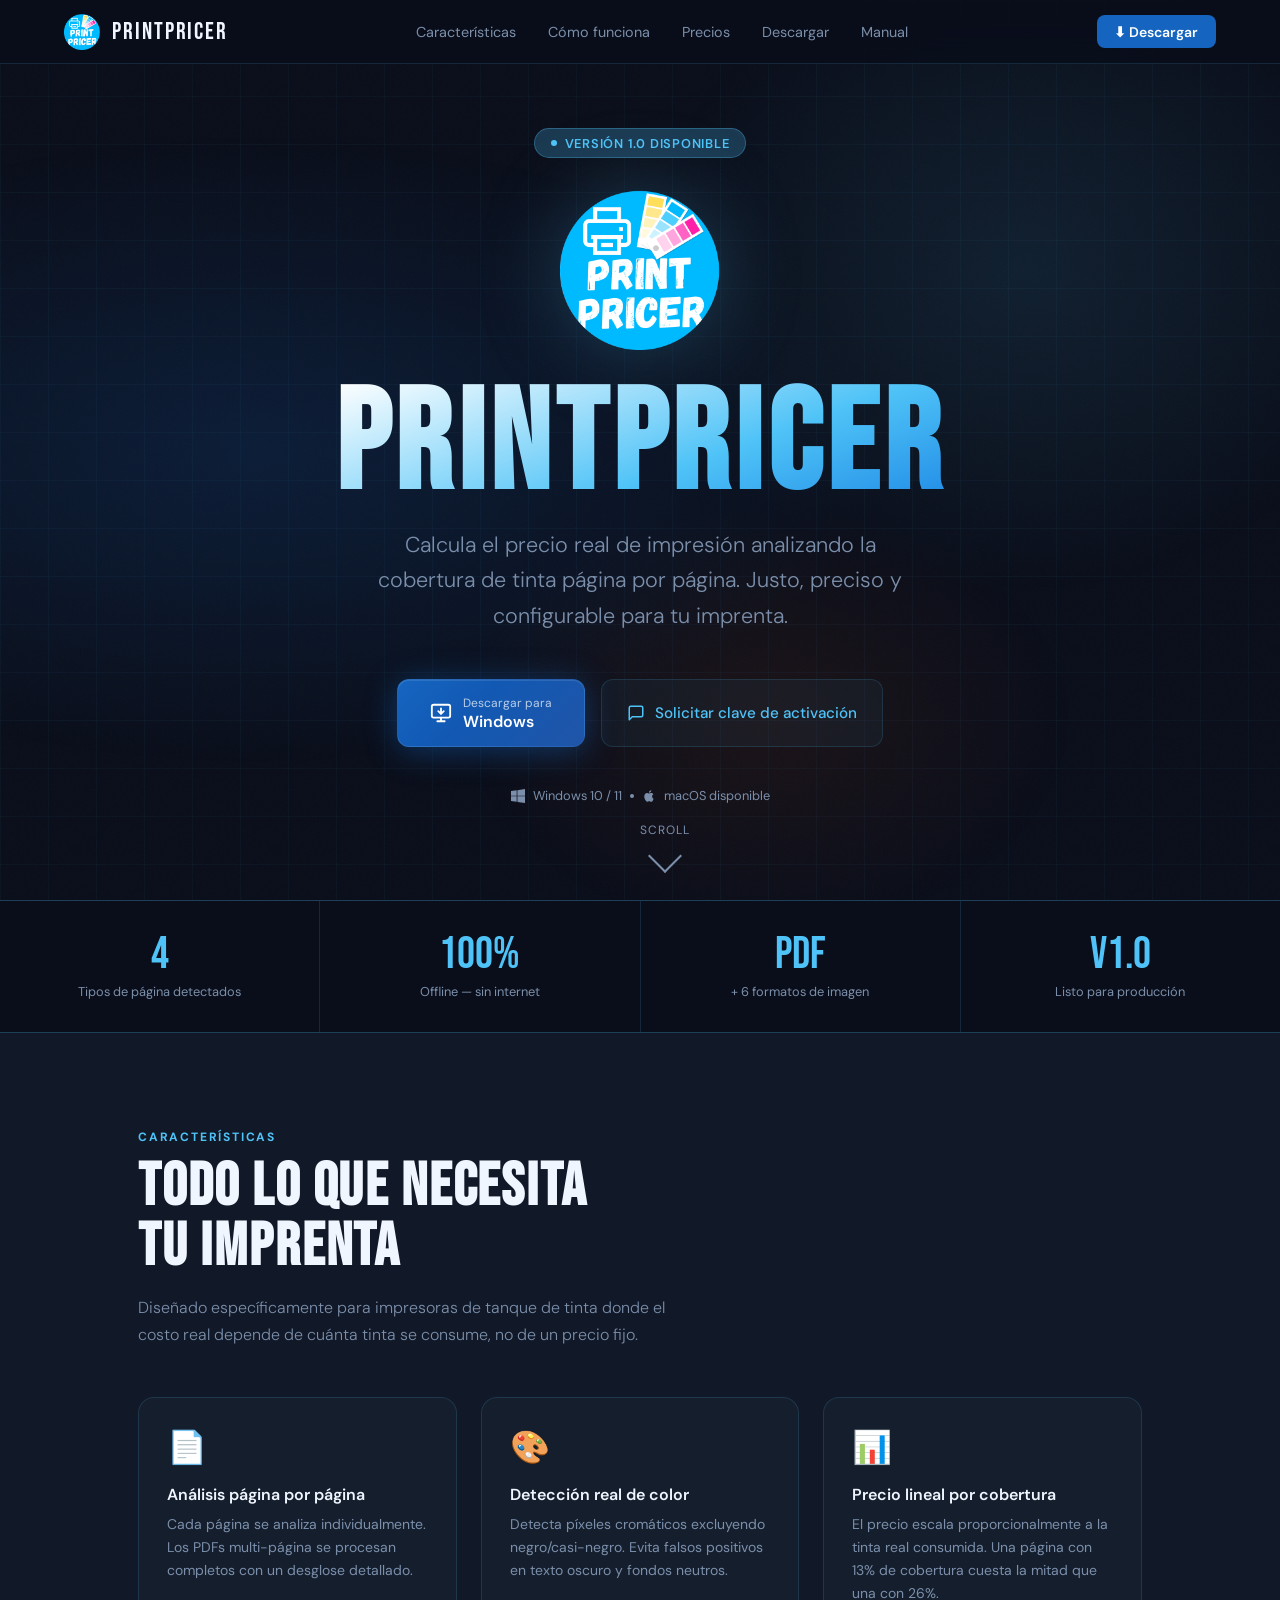
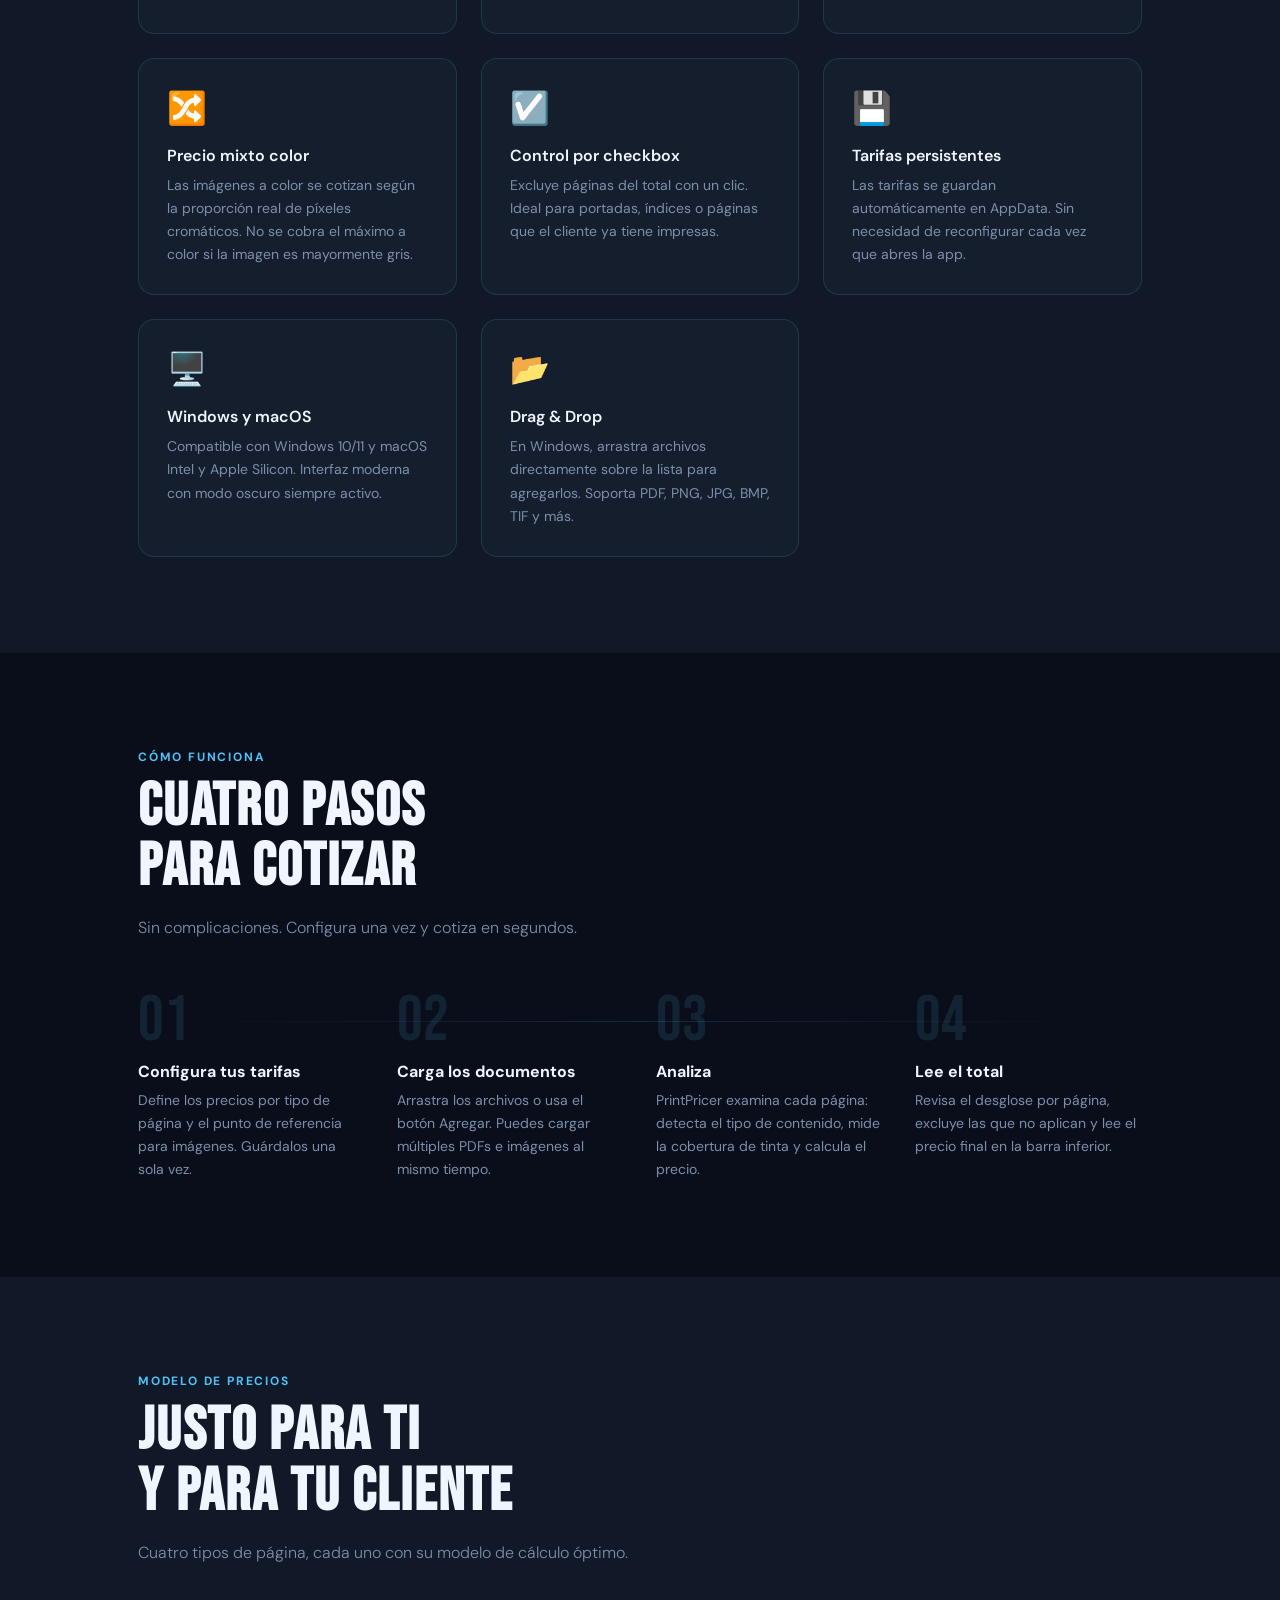
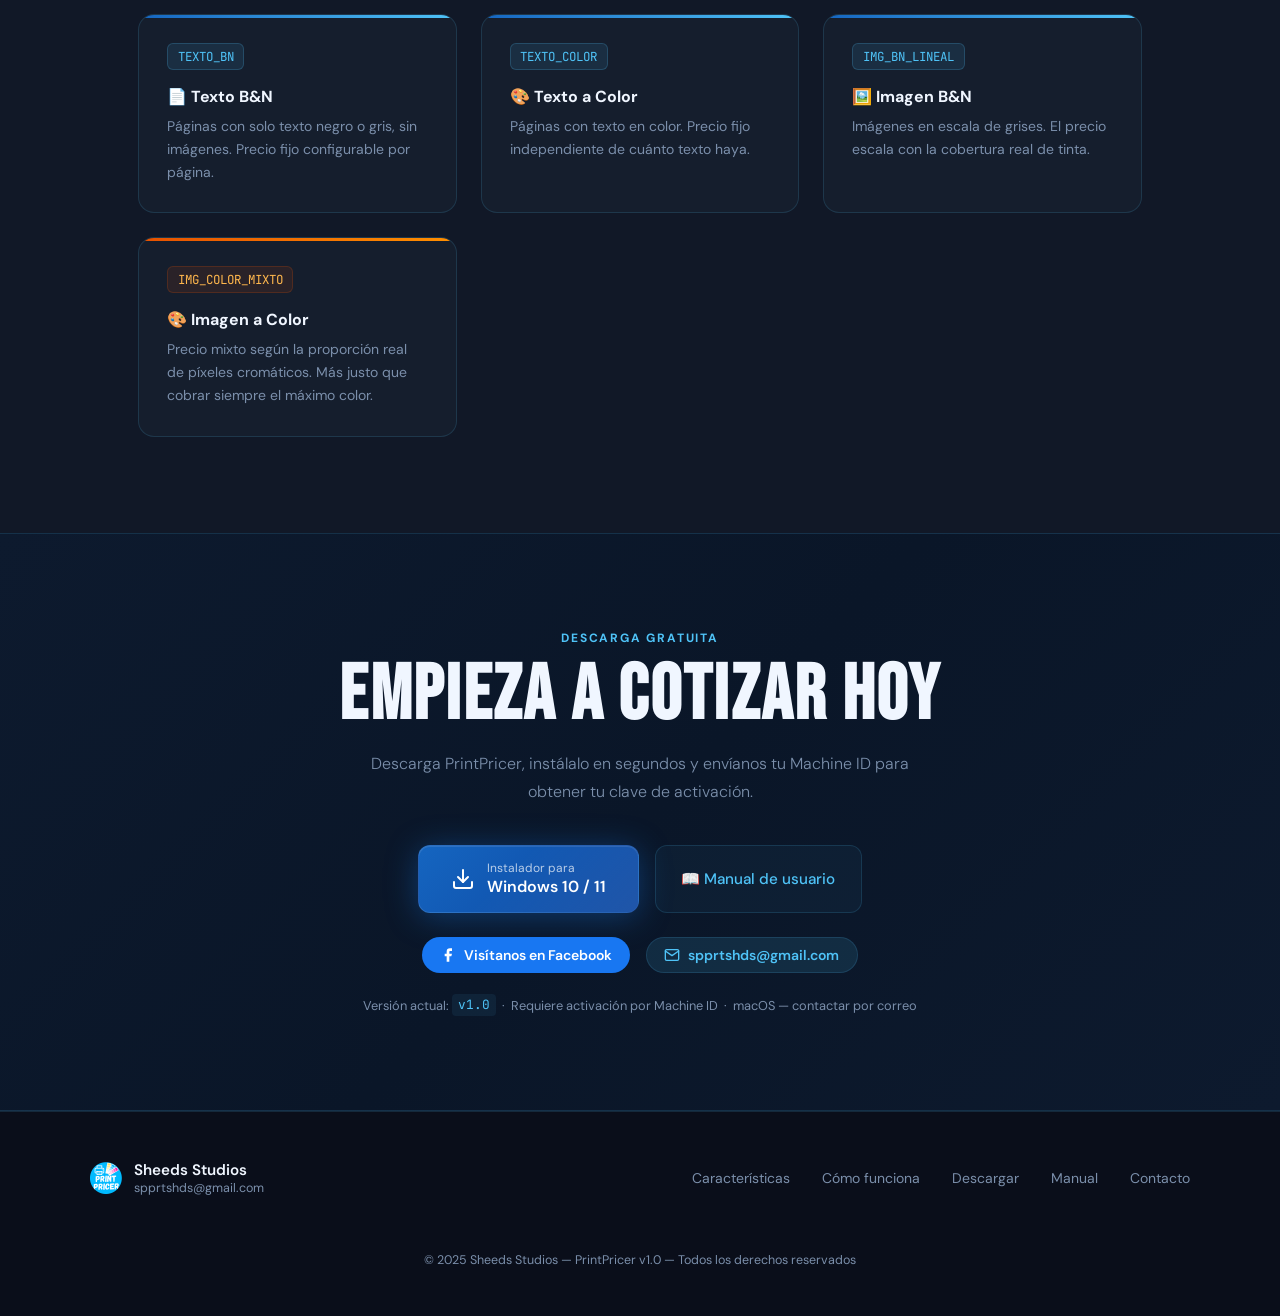
==== commit ec5e94bf: "Update index.html" ====
--- a/index.html
+++ b/index.html
@@ -476,7 +476,7 @@
 <!-- ── Nav ── -->
 <nav>
   <a class="nav-brand" href="#">
-    <img class="nav-logo" src="[data-uri]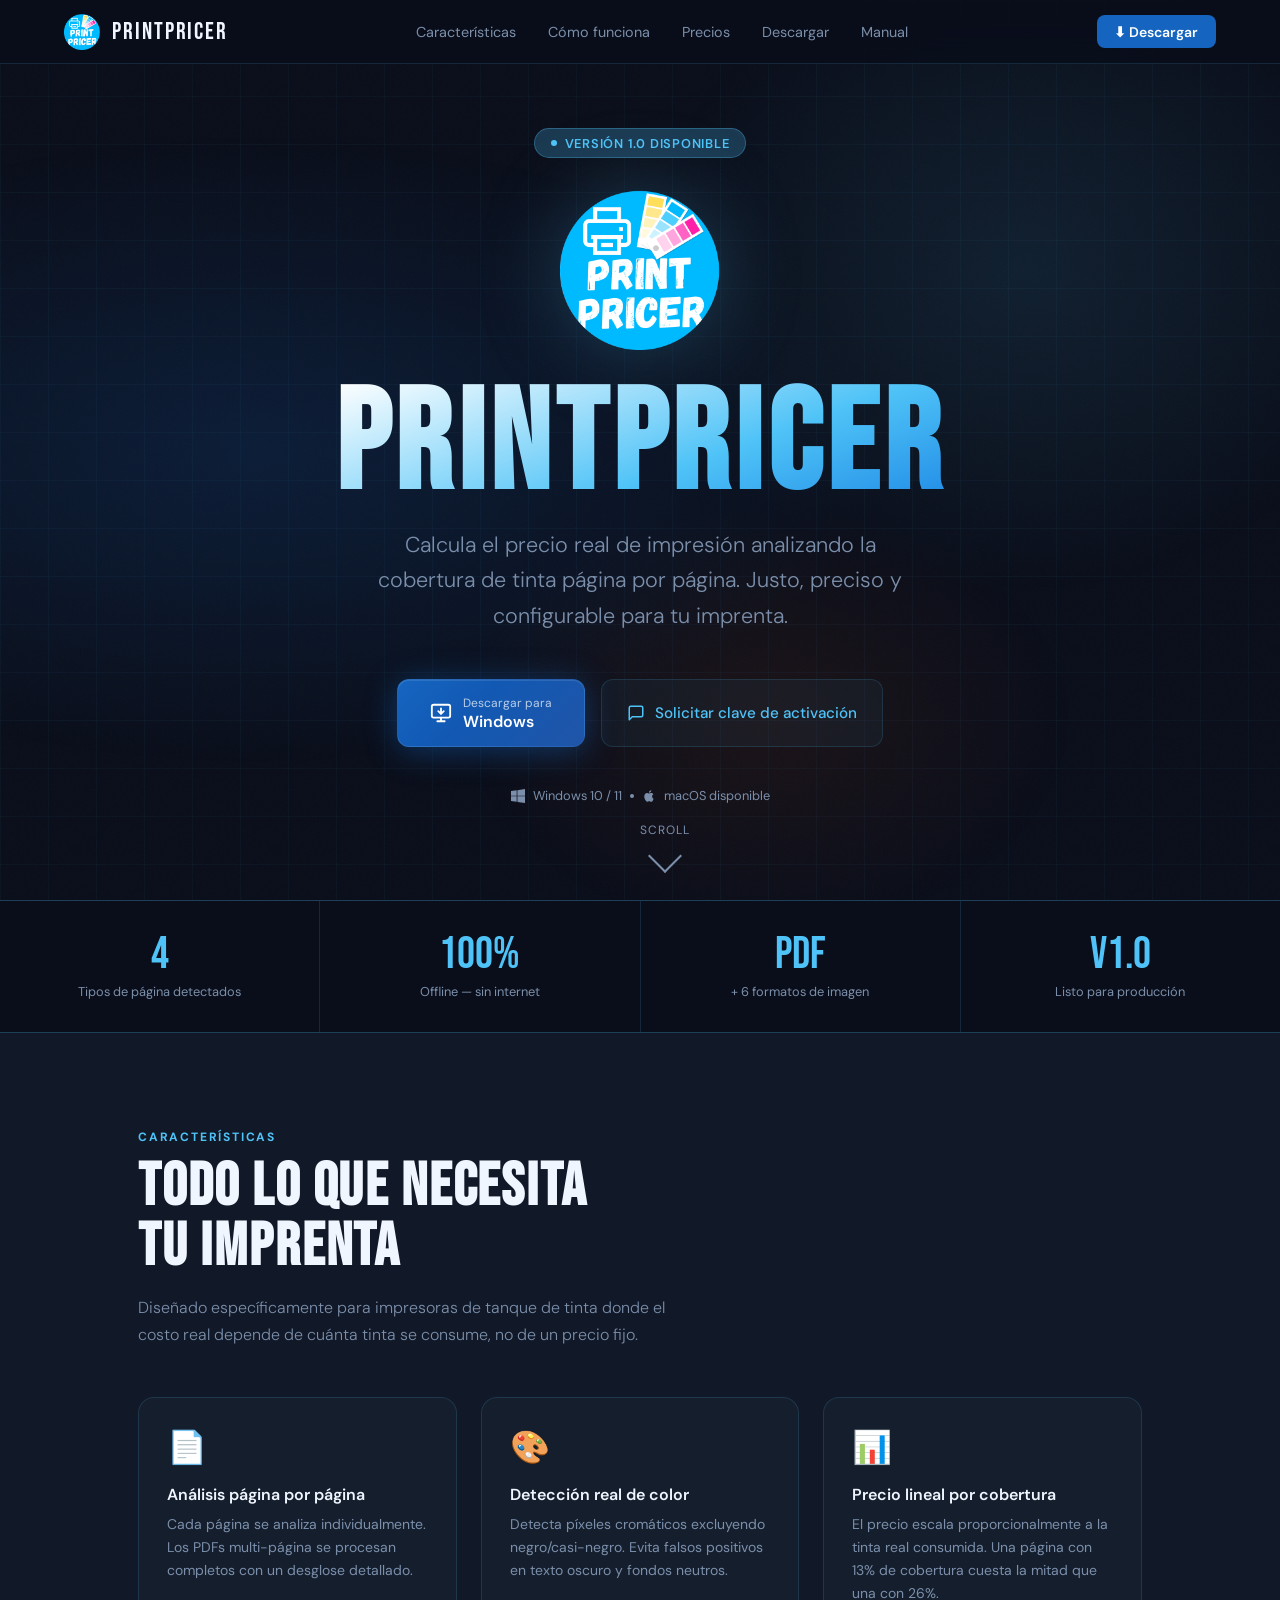
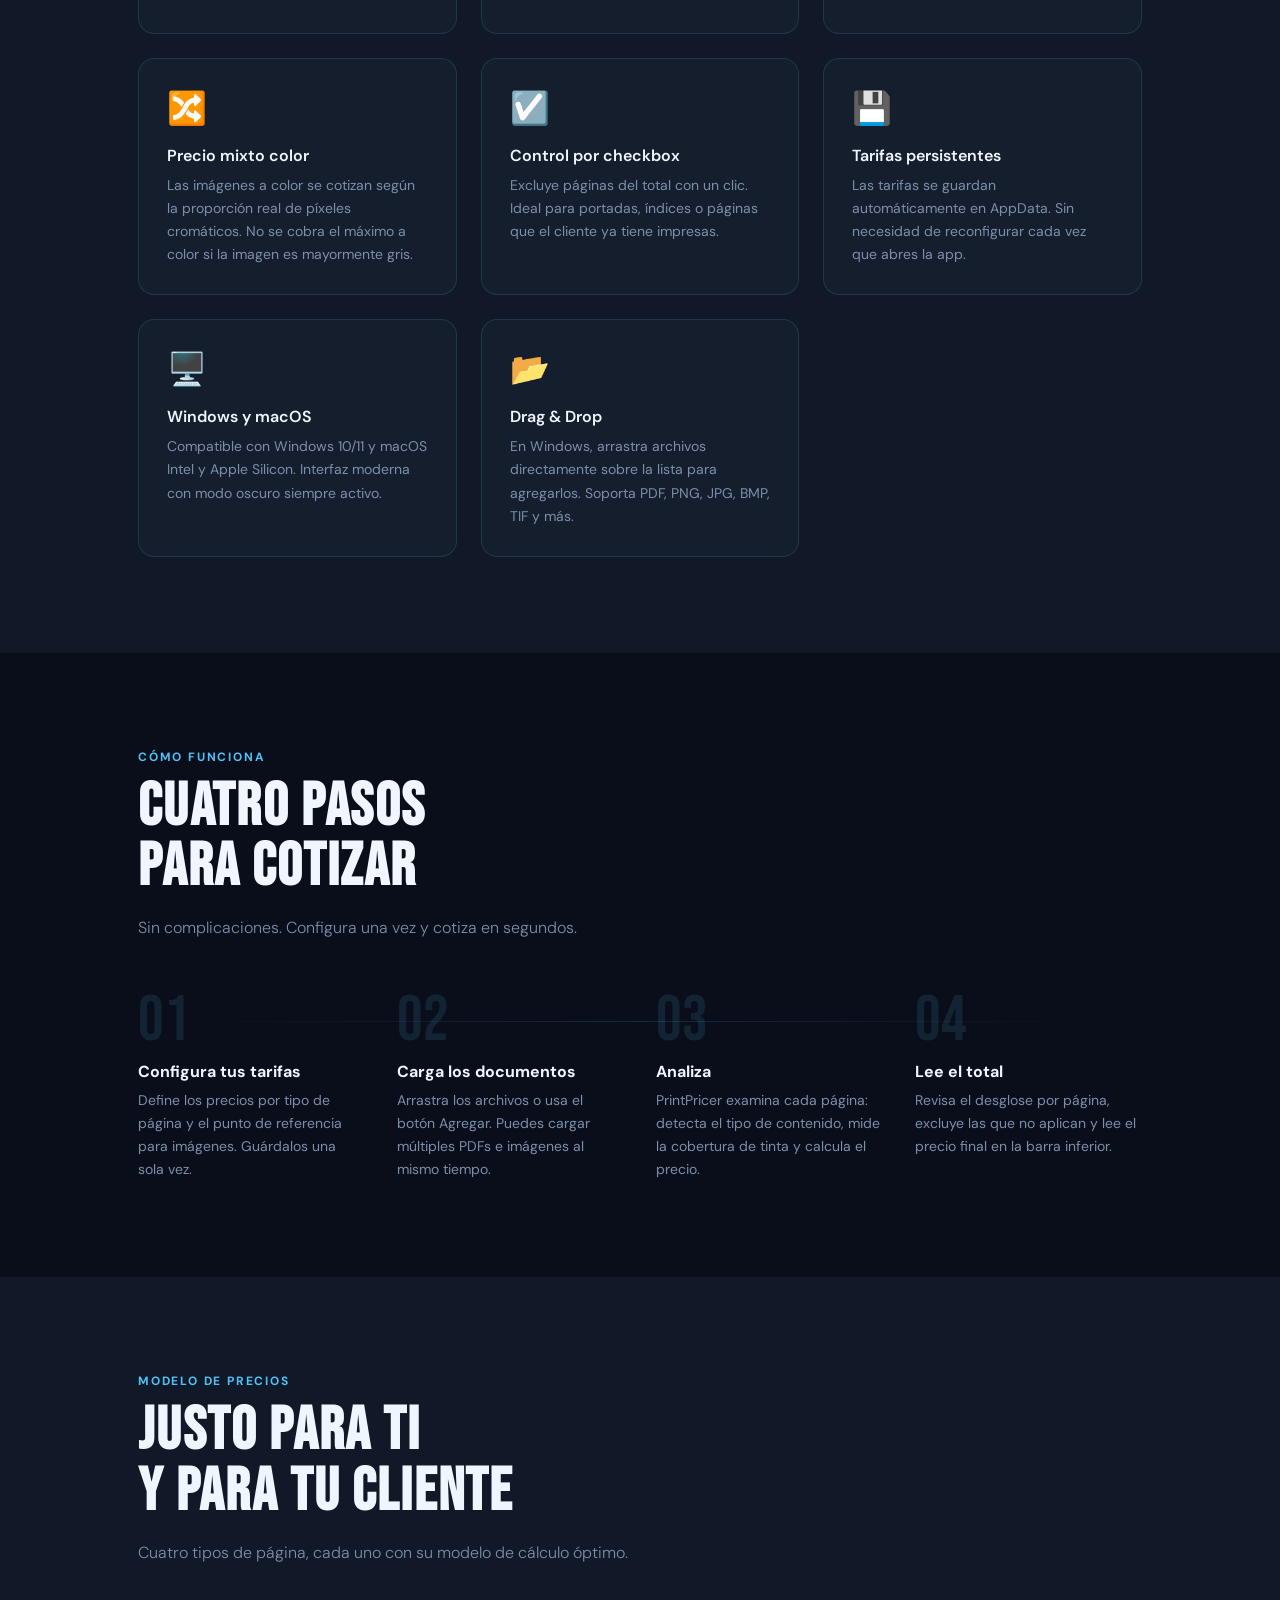
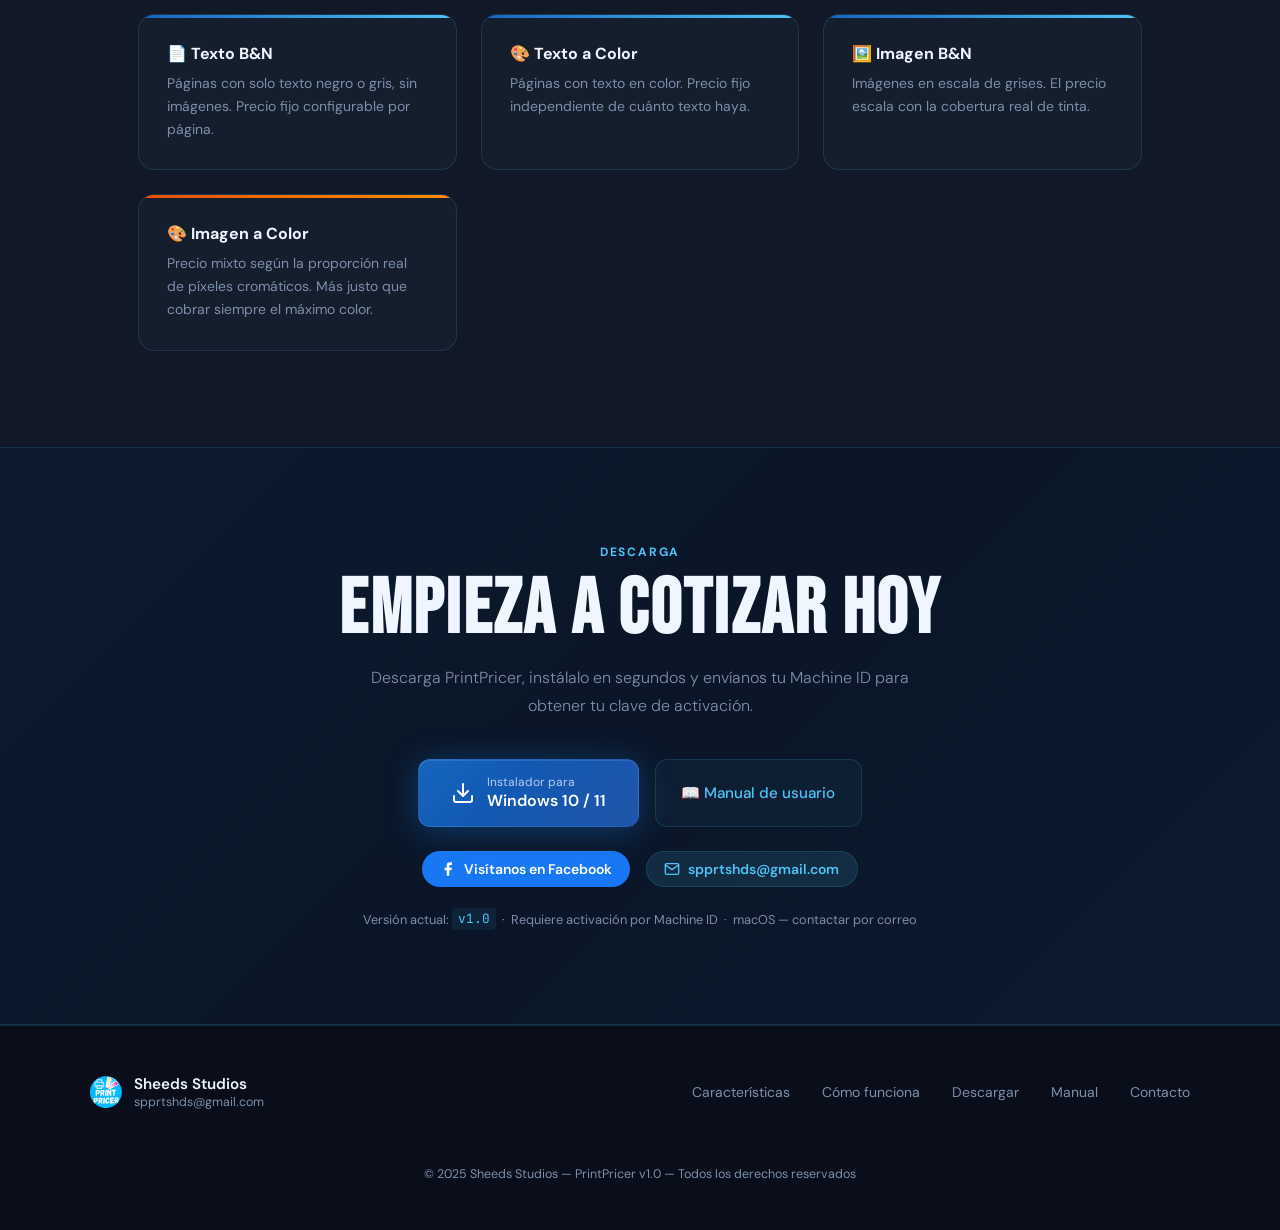
==== commit fe5998ad: "Update index.html" ====
--- a/index.html
+++ b/index.html
@@ -11,465 +11,7 @@
   <link rel="preconnect" href="https://fonts.googleapis.com" />
   <link rel="preconnect" href="https://fonts.gstatic.com" crossorigin />
   <link href="https://fonts.googleapis.com/css2?family=Bebas+Neue&family=DM+Sans:ital,opsz,wght@0,9..40,300;0,9..40,400;0,9..40,600;1,9..40,300&family=JetBrains+Mono:wght@400;700&display=swap" rel="stylesheet" />
-
-  <style>
-    /* ── Reset & Base ── */
-    *, *::before, *::after { box-sizing: border-box; margin: 0; padding: 0; }
-
-    :root {
-      --ink:      #0A0E1A;
-      --ink2:     #111827;
-      --panel:    #151E2D;
-      --blue:     #1565C0;
-      --blue-l:   #1E88E5;
-      --cyan:     #4FC3F7;
-      --cyan-dim: #1B3A52;
-      --orange:   #E65100;
-      --white:    #F0F6FF;
-      --muted:    #7B8FAB;
-      --border:   rgba(79,195,247,.15);
-      --grad:     linear-gradient(135deg, #0A0E1A 0%, #0D1A2E 60%, #0A0E1A 100%);
-    }
-
-    html { scroll-behavior: smooth; }
-
-    body {
-      font-family: "DM Sans", sans-serif;
-      background: var(--ink);
-      color: var(--white);
-      min-height: 100vh;
-      overflow-x: hidden;
-    }
-
-    /* ── Noise overlay ── */
-    body::before {
-      content: "";
-      position: fixed; inset: 0; z-index: 0;
-      background-image: url("data:image/svg+xml,%3Csvg viewBox='0 0 256 256' xmlns='http://www.w3.org/2000/svg'%3E%3Cfilter id='n'%3E%3CfeTurbulence type='fractalNoise' baseFrequency='.9' numOctaves='4' stitchTiles='stitch'/%3E%3C/filter%3E%3Crect width='100%25' height='100%25' filter='url(%23n)' opacity='.04'/%3E%3C/svg%3E");
-      background-size: 200px;
-      pointer-events: none;
-      opacity: .6;
-    }
-
-    /* ── Nav ── */
-    nav {
-      position: fixed; top: 0; left: 0; right: 0; z-index: 100;
-      display: flex; align-items: center; justify-content: space-between;
-      padding: 0 clamp(1.5rem, 5vw, 4rem);
-      height: 64px;
-      background: rgba(10,14,26,.85);
-      backdrop-filter: blur(16px);
-      border-bottom: 1px solid var(--border);
-    }
-    .nav-brand {
-      display: flex; align-items: center; gap: .75rem;
-      text-decoration: none;
-    }
-    .nav-logo { width: 36px; height: 36px; border-radius: 8px; }
-    .nav-title {
-      font-family: "Bebas Neue", sans-serif;
-      font-size: 1.5rem; letter-spacing: .08em;
-      color: var(--white);
-    }
-    .nav-links { display: flex; gap: 2rem; list-style: none; }
-    .nav-links a {
-      color: var(--muted); font-size: .9rem; text-decoration: none;
-      transition: color .2s;
-    }
-    .nav-links a:hover { color: var(--cyan); }
-    .nav-cta {
-      background: var(--blue); color: #fff;
-      padding: .45rem 1.1rem; border-radius: 8px;
-      font-size: .875rem; font-weight: 600; text-decoration: none;
-      transition: background .2s, transform .15s;
-    }
-    .nav-cta:hover { background: var(--blue-l); transform: translateY(-1px); }
-
-    @media (max-width: 640px) {
-      .nav-links { display: none; }
-    }
-
-    /* ── Hero ── */
-    .hero {
-      position: relative; z-index: 1;
-      min-height: 100vh;
-      display: flex; flex-direction: column;
-      align-items: center; justify-content: center;
-      padding: 7rem clamp(1.5rem, 6vw, 6rem) 5rem;
-      text-align: center;
-      overflow: hidden;
-    }
-
-    /* Ink-splash background blobs */
-    .hero::after {
-      content: "";
-      position: absolute; inset: 0; z-index: -1;
-      background:
-        radial-gradient(ellipse 70% 50% at 20% 50%, rgba(21,101,192,.18) 0%, transparent 70%),
-        radial-gradient(ellipse 50% 60% at 80% 30%, rgba(79,195,247,.10) 0%, transparent 60%),
-        radial-gradient(ellipse 40% 40% at 60% 80%, rgba(230,81,0,.08) 0%, transparent 60%);
-    }
-
-    /* Grid lines subtle */
-    .hero-grid {
-      position: absolute; inset: 0; z-index: -1;
-      background-image:
-        linear-gradient(rgba(79,195,247,.04) 1px, transparent 1px),
-        linear-gradient(90deg, rgba(79,195,247,.04) 1px, transparent 1px);
-      background-size: 48px 48px;
-    }
-
-    .hero-badge {
-      display: inline-flex; align-items: center; gap: .5rem;
-      background: var(--cyan-dim); border: 1px solid rgba(79,195,247,.3);
-      color: var(--cyan); font-size: .8rem; font-weight: 600; letter-spacing: .06em;
-      padding: .35rem 1rem; border-radius: 999px;
-      margin-bottom: 2rem;
-      animation: fadeUp .7s .1s both;
-    }
-    .hero-badge span { width: 6px; height: 6px; background: var(--cyan); border-radius: 50%; animation: pulse 2s infinite; }
-
-    .hero-logo {
-      width: clamp(110px, 14vw, 160px);
-      height: clamp(110px, 14vw, 160px);
-      border-radius: 28px;
-      margin-bottom: 2rem;
-      filter: drop-shadow(0 0 40px rgba(79,195,247,.25));
-      animation: fadeUp .7s .2s both;
-    }
-
-    .hero-title {
-      font-family: "Bebas Neue", sans-serif;
-      font-size: clamp(4rem, 11vw, 10rem);
-      line-height: .92;
-      letter-spacing: .04em;
-      background: linear-gradient(160deg, #fff 0%, var(--cyan) 60%, var(--blue-l) 100%);
-      -webkit-background-clip: text;
-      -webkit-text-fill-color: transparent;
-      background-clip: text;
-      margin-bottom: 1rem;
-      animation: fadeUp .7s .3s both;
-    }
-
-    .hero-sub {
-      font-size: clamp(1rem, 2.5vw, 1.35rem);
-      color: var(--muted);
-      max-width: 560px;
-      line-height: 1.65;
-      margin-bottom: 2.8rem;
-      font-weight: 300;
-      animation: fadeUp .7s .4s both;
-    }
-
-    .hero-actions {
-      display: flex; gap: 1rem; flex-wrap: wrap; justify-content: center;
-      animation: fadeUp .7s .5s both;
-    }
-
-    .btn-download {
-      display: inline-flex; align-items: center; gap: .7rem;
-      background: linear-gradient(135deg, var(--blue) 0%, #0D47A1 100%);
-      color: #fff; text-decoration: none;
-      padding: .9rem 2rem; border-radius: 12px;
-      font-size: 1.05rem; font-weight: 600;
-      border: 1px solid rgba(255,255,255,.1);
-      box-shadow: 0 4px 32px rgba(21,101,192,.45), 0 1px 0 rgba(255,255,255,.1) inset;
-      transition: transform .2s, box-shadow .2s, background .2s;
-      position: relative; overflow: hidden;
-    }
-    .btn-download::before {
-      content: ""; position: absolute; inset: 0;
-      background: linear-gradient(135deg, transparent 40%, rgba(255,255,255,.08) 100%);
-    }
-    .btn-download:hover {
-      transform: translateY(-3px);
-      box-shadow: 0 8px 40px rgba(21,101,192,.65), 0 1px 0 rgba(255,255,255,.1) inset;
-    }
-    .btn-download svg { flex-shrink: 0; }
-    .btn-download .dl-meta { display: flex; flex-direction: column; align-items: flex-start; }
-    .btn-download .dl-label { font-size: .75rem; opacity: .7; font-weight: 400; }
-    .btn-download .dl-text { font-size: 1rem; }
-
-    .btn-secondary {
-      display: inline-flex; align-items: center; gap: .6rem;
-      color: var(--cyan); text-decoration: none;
-      padding: .9rem 1.6rem; border-radius: 12px;
-      font-size: .95rem; font-weight: 500;
-      border: 1px solid var(--border);
-      background: rgba(79,195,247,.05);
-      transition: background .2s, border-color .2s, transform .2s;
-    }
-    .btn-secondary:hover {
-      background: rgba(79,195,247,.1);
-      border-color: rgba(79,195,247,.35);
-      transform: translateY(-2px);
-    }
-
-    .hero-os {
-      margin-top: 2.5rem;
-      color: var(--muted); font-size: .8rem;
-      display: flex; align-items: center; gap: .5rem;
-      animation: fadeUp .7s .65s both;
-    }
-    .hero-os-dot { width: 4px; height: 4px; background: var(--muted); border-radius: 50%; }
-
-    /* ── Scroll indicator ── */
-    .scroll-hint {
-      position: absolute; bottom: 2rem; left: 50%; transform: translateX(-50%);
-      display: flex; flex-direction: column; align-items: center; gap: .4rem;
-      color: var(--muted); font-size: .75rem; letter-spacing: .08em;
-      animation: fadeUp .7s .9s both;
-    }
-    .scroll-arrow {
-      width: 24px; height: 24px;
-      border-right: 2px solid var(--muted); border-bottom: 2px solid var(--muted);
-      transform: rotate(45deg);
-      animation: bounce 2s infinite;
-    }
-
-    /* ── Stats strip ── */
-    .stats {
-      position: relative; z-index: 1;
-      display: grid; grid-template-columns: repeat(auto-fit, minmax(160px, 1fr));
-      gap: 1px;
-      background: var(--border);
-      border-top: 1px solid var(--border);
-      border-bottom: 1px solid var(--border);
-    }
-    .stat-item {
-      background: var(--ink);
-      padding: 2rem 1.5rem; text-align: center;
-    }
-    .stat-num {
-      font-family: "Bebas Neue", sans-serif;
-      font-size: 2.8rem; color: var(--cyan);
-      line-height: 1;
-    }
-    .stat-label { font-size: .